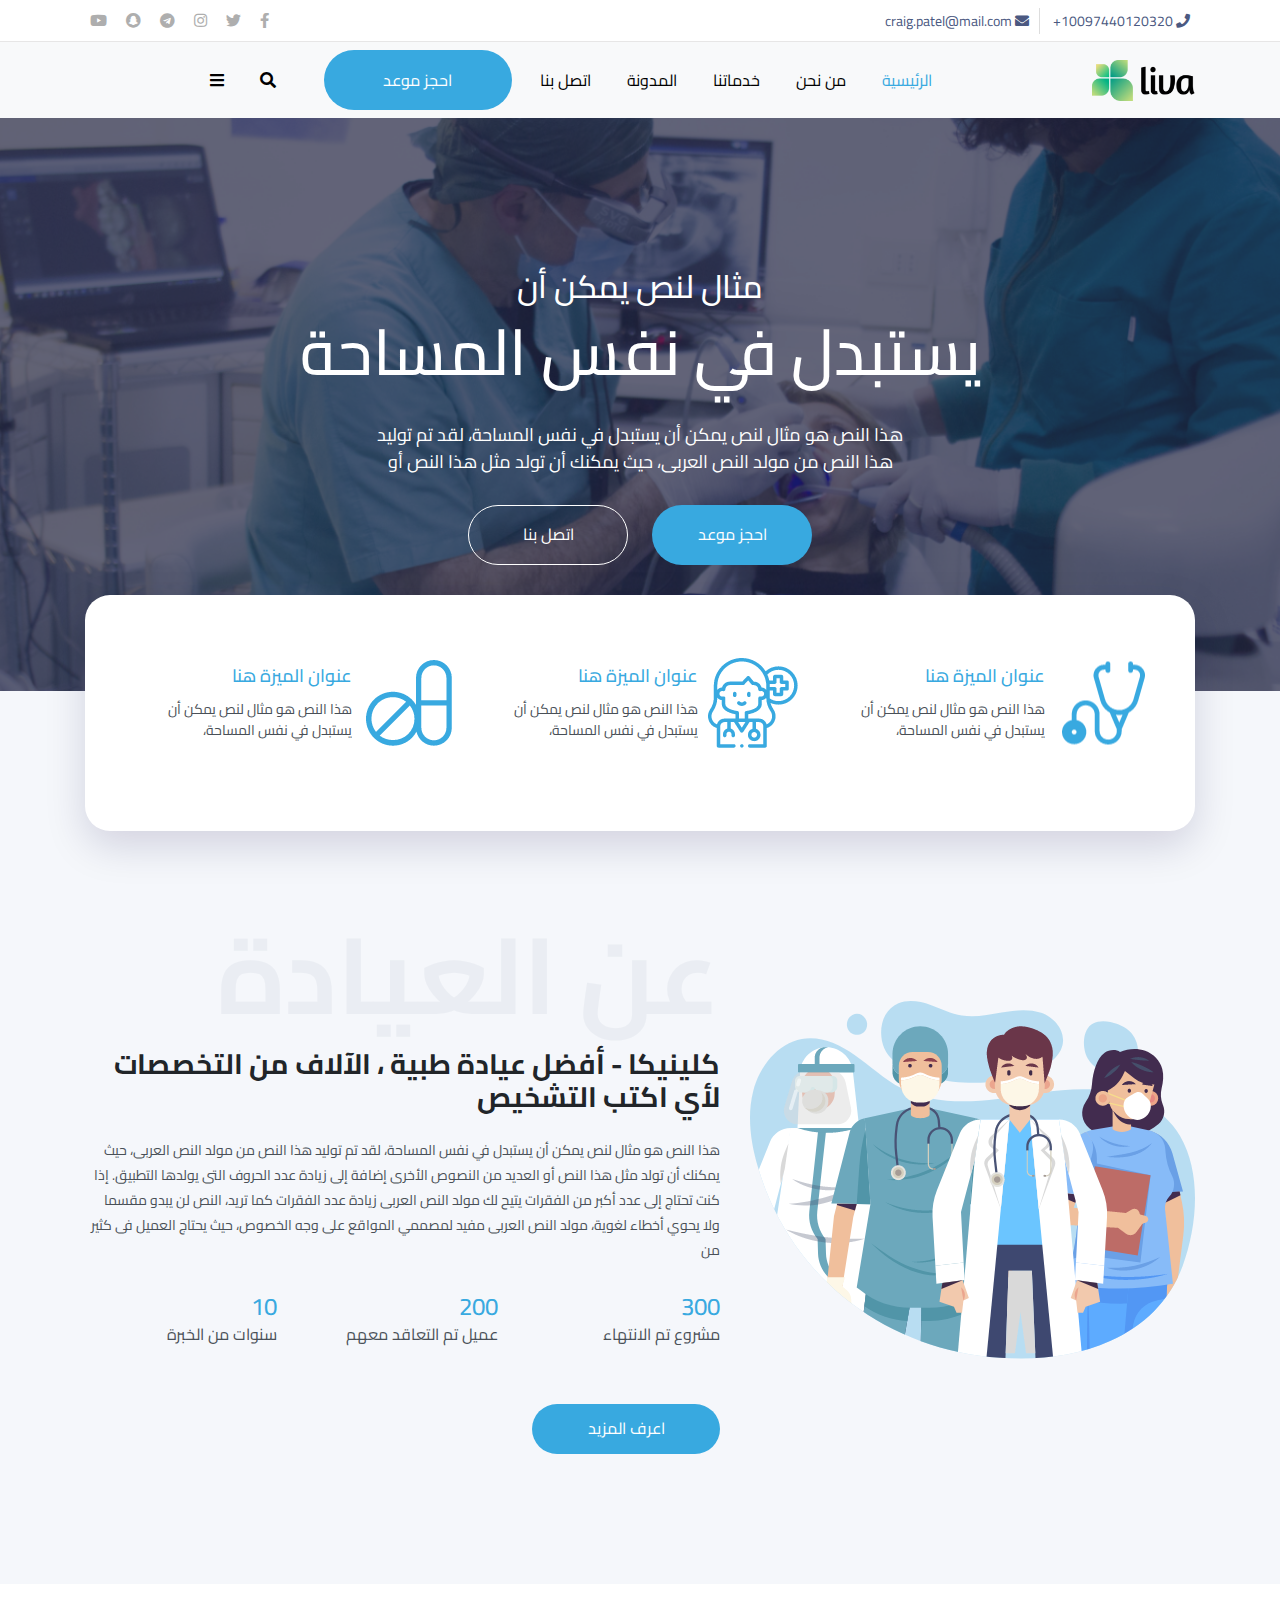
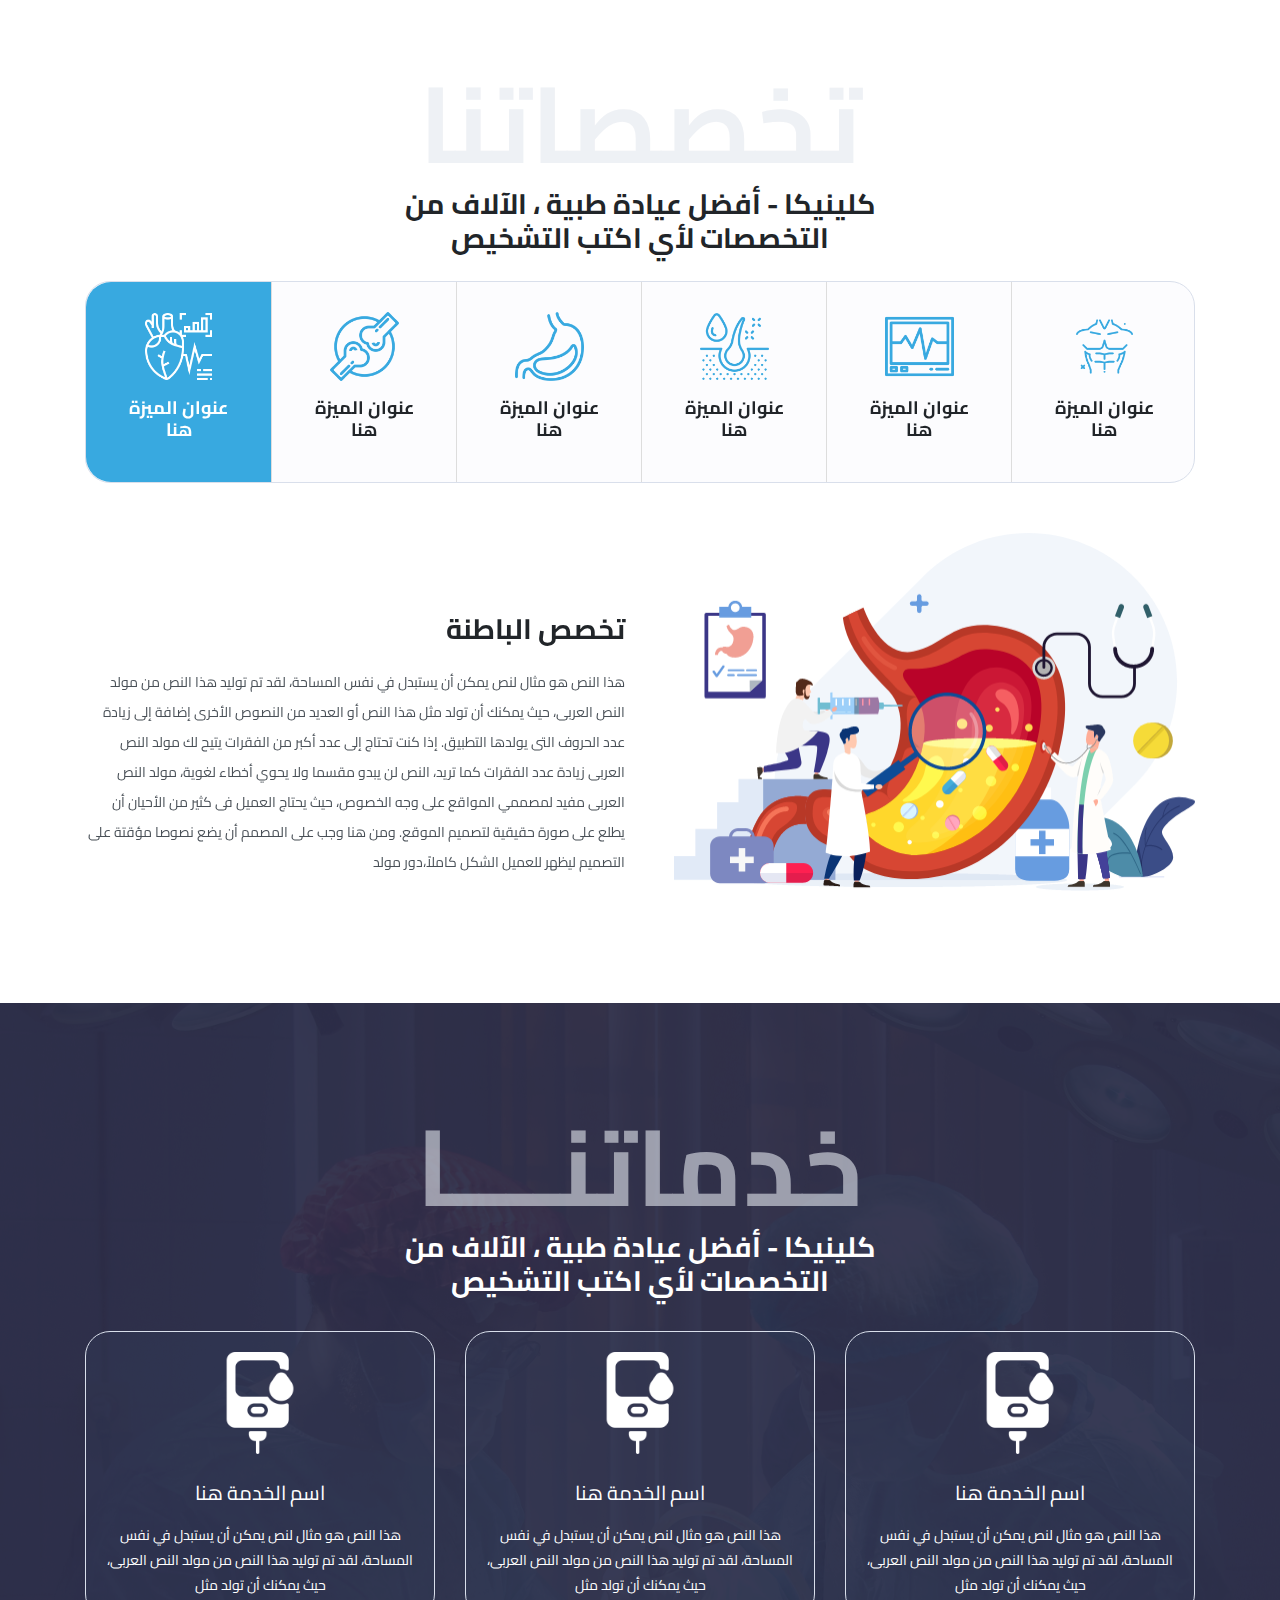
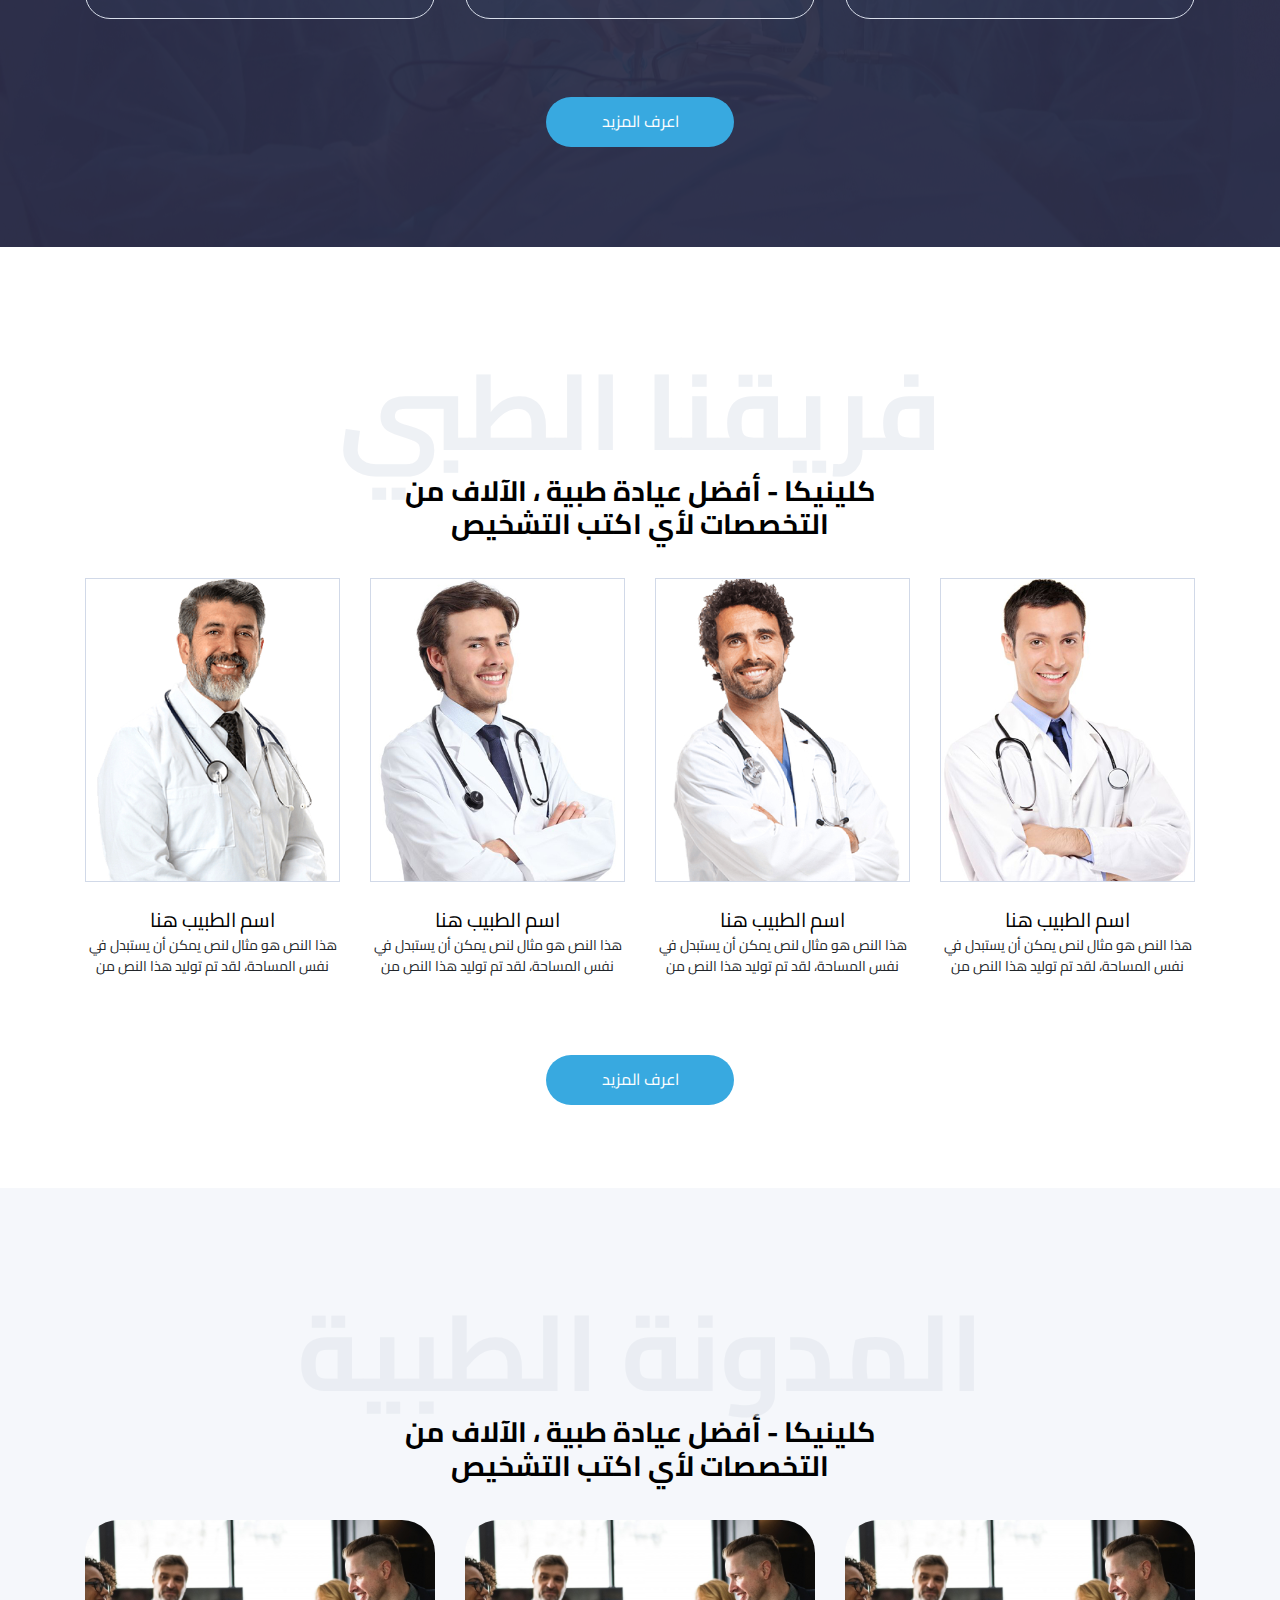
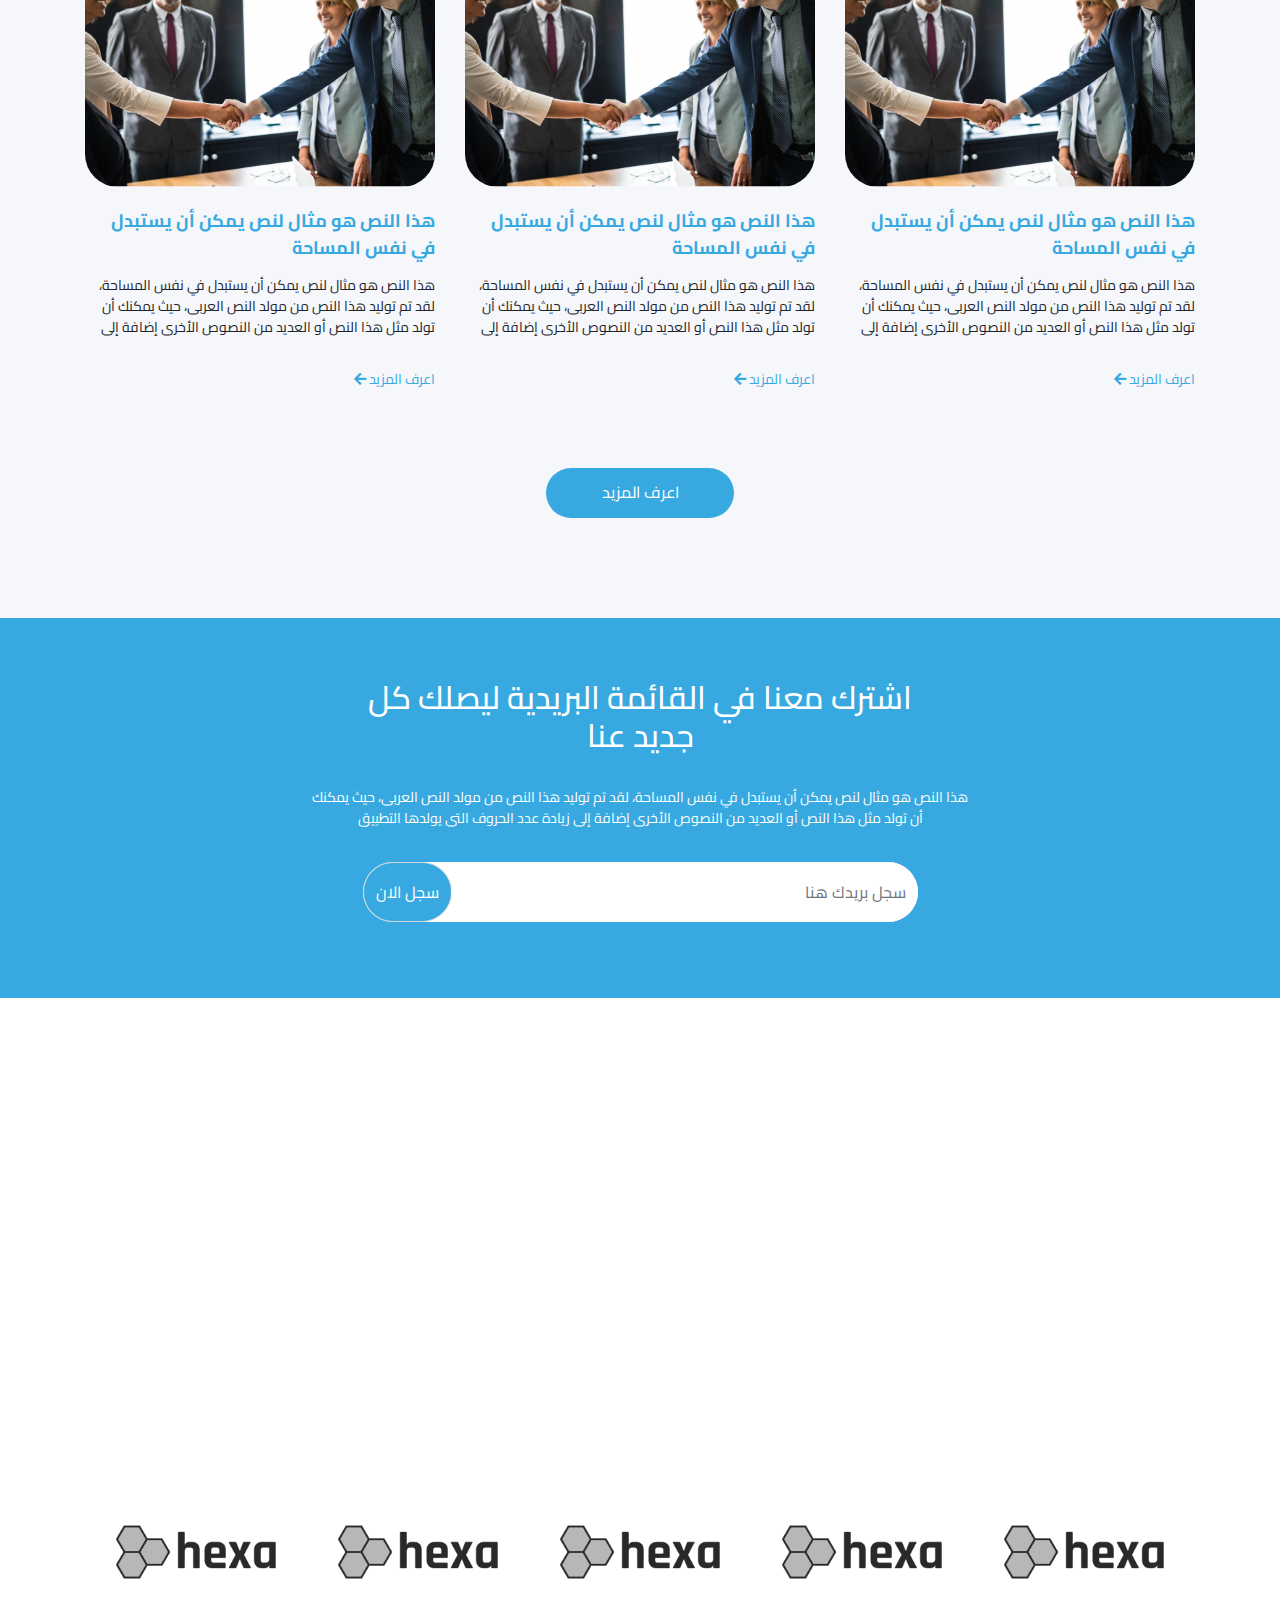
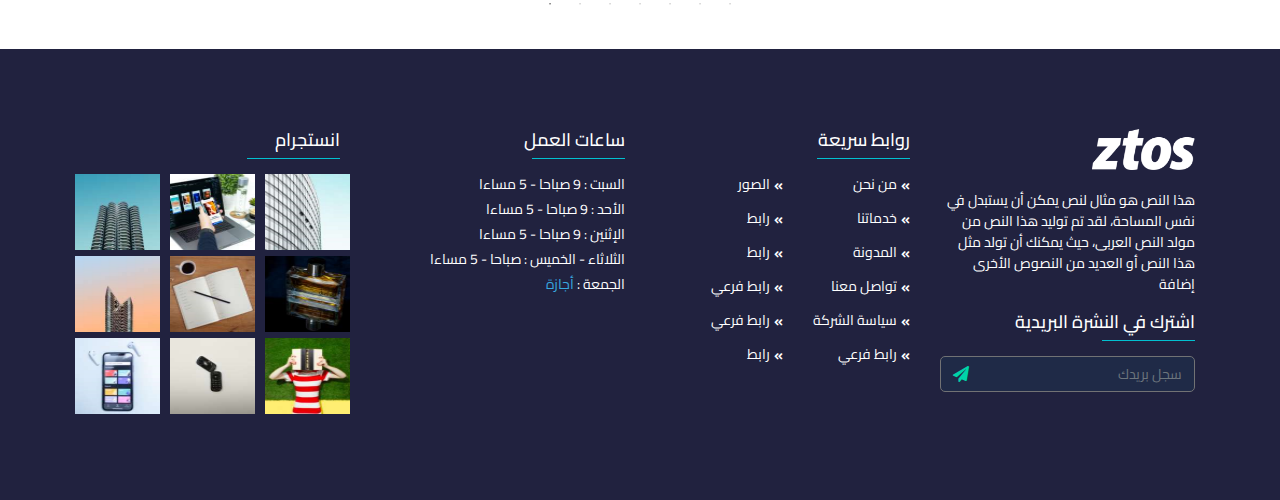
==== index.html @ c447aa21 "first" ====
<!DOCTYPE html>
<html lang="en">

<head>
  <meta charset="UTF-8">
  <meta http-equiv="X-UA-Compatible" content="IE=edge">
  <meta name="viewport" content="width=device-width, initial-scale=1.0">
  <link rel="stylesheet" href="./assets/css/bootstrap-ar.min.css">
  <link rel="stylesheet" href="./assets/css/slick.css">
  <link rel="stylesheet" href="./assets/css/slick-theme.css">
  <link rel="stylesheet" href="./assets/css/all.min.css">
  <link rel="stylesheet" href="./assets/css/style.css">
  <title>Document</title>
</head>

<body>

  <div id="mySidenav" class="sidenav">
    <a href="javascript:void(0)" class="closebtn" onclick="closeNav()">&times;</a>
    <div class="sidenav-links">
      <a href="#" class="active">التصنيف الاول</a>
      <a href="#">التصنيف الثاني</a>
      <a href="#">التصنيف الثالث</a>
      <a href="#">التصنيف الرابع</a>
    </div>
  </div>

  <!-- top header -->
  <div class="top-header">
    <div class="container">
      <div class="row">
        <div class="col-sm-12 col-md-12 col-lg-6">
          <div class="info">
            <span>
              <i class="fas fa-phone"></i>
              <span>10097440120320+</span>
            </span>
            <span class="mail-span">
              <i class="fas fa-envelope"></i>
              <span>craig.patel@mail.com</span>
            </span>
          </div>
        </div>
        <div class="col-sm-12 col-md-12 col-lg-6">
          <div class="lang-social">
            <span class="social">
              <a href=""><i class="fab fa-facebook-f"></i></a>
              <a href=""><i class="fab fa-twitter"></i></a>
              <a href=""><i class="fab fa-instagram"></i></a>
              <a href=""><i class="fab fa-telegram"></i></a>
              <a href=""><i class="fab fa-snapchat"></i></a>
              <a href=""><i class="fab fa-youtube"></i></a>
            </span>
          </div>
        </div>
      </div>
    </div>
  </div>

  <!-- navbar -->
  <nav class="navbar navbar-expand-lg navbar-light bg-light">
    <div class="container">
      <a class="navbar-brand" href="#">
        <img src="./assets/images/liva.png" alt="">
      </a>
      <button class="navbar-toggler" type="button" data-toggle="collapse" data-target="#navbarSupportedContent"
        aria-controls="navbarSupportedContent" aria-expanded="false" aria-label="Toggle navigation">
        <span class="navbar-toggler-icon"></span>
      </button>

      <div class="collapse navbar-collapse" id="navbarSupportedContent">
        <ul class="navbar-nav mx-auto">
          <li class="nav-item active">
            <a class="nav-link" href="#">الرئيسية <span class="sr-only">(current)</span></a>
          </li>
          <li class="nav-item">
            <a class="nav-link" href="#">من نحن</a>
          </li>
          <li class="nav-item">
            <a class="nav-link" href="#">خدماتنا</a>
          </li>
          <li class="nav-item">
            <a class="nav-link" href="#">المدونة</a>
          </li>
          <li class="nav-item">
            <a class="nav-link" href="#">اتصل بنا</a>
          </li>
          <li class="nav-item appointment">
            <a class="nav-link" href="#">احجز موعد</a>
          </li>
          <li class="nav-item">
            <a class="nav-link" href="#"><i class="fas fa-search"></i></a>
          </li>
          <li class="nav-item" onclick="openNav()">
            <a class="nav-link" href="#"><i class="fas fa-bars"></i></a>
          </li>
        </ul>
      </div>
    </div>
  </nav>

  <!-- header -->
  <div class="header" style="background-image: url('./assets/images/header.png');">
    <div class="container">
      <div class="header-content">
        <h5><span>مثال لنص يمكن أن</span><br />
          يستبدل في نفس المساحة
        </h5>
        <p>
          هذا النص هو مثال لنص يمكن أن يستبدل في نفس المساحة، لقد تم توليد هذا النص من مولد النص العربى، حيث يمكنك أن
          تولد مثل هذا النص أو
        </p>
        <a href="" class="btn">احجز موعد</a>
        <a href="" class="btn">اتصل بنا</a>
      </div>
    </div>
  </div>

  <div class="features">
    <div class="container">
      <div class="features-parent">
        <div class="row">
          <div class="col-sm-12 col-md-6 col-lg-4">
            <div class="card">
              <div class="card-img"><img src="./assets/images/prev-1.png" alt=""></div>
              <div class="card-body">
                <h5 class="card-title">عنوان الميزة هنا</h5>
                <p class="card-text">هذا النص هو مثال لنص يمكن أن يستبدل في نفس المساحة، </p>
              </div>
            </div>
          </div>
          <div class="col-sm-12 col-md-6 col-lg-4">
            <div class="card">
              <div class="card-img"><img src="./assets/images/prev-2.png" alt=""></div>
              <div class="card-body">
                <h5 class="card-title">عنوان الميزة هنا</h5>
                <p class="card-text">هذا النص هو مثال لنص يمكن أن يستبدل في نفس المساحة، </p>
              </div>
            </div>
          </div>
          <div class="col-sm-12 col-md-6 col-lg-4">
            <div class="card">
              <div class="card-img"><img src="./assets/images/prev-3.png" alt=""></div>
              <div class="card-body">
                <h5 class="card-title">عنوان الميزة هنا</h5>
                <p class="card-text">هذا النص هو مثال لنص يمكن أن يستبدل في نفس المساحة، </p>
              </div>
            </div>
          </div>
        </div>
      </div>
    </div>
  </div>

  <!-- about clinic -->
  <div class="about-clinic">
    <div class="container">
      <div class="row">
        <div class="col-sm-12 col-md-12 col-lg-5">
          <div class="about-img"><img src="./assets/images/about.png" alt=""></div>
        </div>
        <div class="col-sm-12 col-md-12 col-lg-7">
          <div class="about-content">
            <h6 class="head">عن العيادة</h6>
            <h5 class="about-content_h5">كلينيكا - أفضل عيادة طبية ، الآلاف من التخصصات لأي اكتب التشخيص</h5>
            <p class="about-content_p">هذا النص هو مثال لنص يمكن أن يستبدل في نفس المساحة، لقد تم توليد هذا النص من مولد
              النص العربى، حيث يمكنك
              أن تولد مثل هذا النص أو العديد من النصوص الأخرى إضافة إلى زيادة عدد الحروف التى يولدها التطبيق.
              إذا كنت تحتاج إلى عدد أكبر من الفقرات يتيح لك مولد النص العربى زيادة عدد الفقرات كما تريد، النص لن يبدو
              مقسما ولا يحوي أخطاء لغوية، مولد النص العربى مفيد لمصممي المواقع على وجه الخصوص، حيث يحتاج العميل فى كثير
              من
            </p>
            <div class="row">
              <div class="col-sm-4 col-lg-4">
                <div class="card">
                  <h5 class="card-title">300</h5>
                  <p class="card-text">مشروع تم الانتهاء</p>
                </div>
              </div>
              <div class="col-sm-4 col-lg-4">
                <div class="card">
                  <h5 class="card-title">200</h5>
                  <p class="card-text">عميل تم التعاقد معهم</p>
                </div>
              </div>
              <div class="col-sm-4 col-lg-4">
                <div class="card">
                  <h5 class="card-title">10</h5>
                  <p class="card-text">سنوات من الخبرة</p>
                </div>
              </div>
            </div>
            <a href="" class="know-more btn">اعرف المزيد</a>
          </div>
        </div>
      </div>
    </div>
  </div>

  <!-- majors -->
  <div class="majors">
    <div class="container">
      <div class="major-head">
        <h6>تخصصاتنا</h6>
        <h5>كلينيكا - أفضل عيادة طبية ، الآلاف من التخصصات لأي اكتب التشخيص </h5>
      </div>
      <div class="slider-bottom" dir="ltr">
        <div class="item-slide image-down">
          <div class="card">
            <div class="card-img"><img src="./assets/images/major-1.png" alt=""></div>
            <h5 class="card-title">عنوان الميزة هنا</h5>
          </div>
        </div>
        <div class="item-slide image-down">
          <div class="card">
            <div class="card-img"><img src="./assets/images/major-2.png" alt=""></div>
            <h5 class="card-title">عنوان الميزة هنا</h5>
          </div>
        </div>
        <div class="item-slide image-down">
          <div class="card">
            <div class="card-img"><img src="./assets/images/major-3.png" alt=""></div>
            <h5 class="card-title">عنوان الميزة هنا</h5>
          </div>
        </div>
        <div class="item-slide image-down">
          <div class="card">
            <div class="card-img"><img src="./assets/images/major-4.png" alt=""></div>
            <h5 class="card-title">عنوان الميزة هنا</h5>
          </div>
        </div>
        <div class="item-slide image-down">
          <div class="card">
            <div class="card-img"><img src="./assets/images/major-5.png" alt=""></div>
            <h5 class="card-title">عنوان الميزة هنا</h5>
          </div>
        </div>
        <div class="item-slide image-down">
          <div class="card">
            <div class="card-img"><img src="./assets/images/major-6.png" alt=""></div>
            <h5 class="card-title">عنوان الميزة هنا</h5>
          </div>
        </div>
        <div class="item-slide image-down">
          <div class="card">
            <div class="card-img"><img src="./assets/images/major-6.png" alt=""></div>
            <h5 class="card-title">عنوان الميزة هنا</h5>
          </div>
        </div>
      </div>
      <div class="slider-top" dir="ltr">
        <div class="item-slide image-top">
          <div class="row">
            <div class="col-sm-12 col-md-12 col-lg-6">
              <div class="major-img"><img src="./assets/images/major-img.png" alt=""></div>
            </div>
            <div class="col-sm-12 col-md-12 col-lg-6">
              <div class="major-content">
                <h5>تخصص الباطنة</h5>
                <p>هذا النص هو مثال لنص يمكن أن يستبدل في نفس المساحة، لقد تم توليد هذا النص من مولد النص العربى، حيث
                  يمكنك أن تولد مثل هذا النص أو العديد من النصوص الأخرى إضافة إلى زيادة عدد الحروف التى يولدها التطبيق.
                  إذا كنت تحتاج إلى عدد أكبر من الفقرات يتيح لك مولد النص العربى زيادة عدد الفقرات كما تريد، النص لن
                  يبدو مقسما ولا يحوي أخطاء لغوية، مولد النص العربى مفيد لمصممي المواقع على وجه الخصوص، حيث يحتاج العميل
                  فى كثير من الأحيان أن يطلع على صورة حقيقية لتصميم الموقع.
                  ومن هنا وجب على المصمم أن يضع نصوصا مؤقتة على التصميم ليظهر للعميل الشكل كاملاً،دور مولد </p>
              </div>
            </div>
          </div>
        </div>
        <div class="item-slide image-top">
          <div class="row">
            <div class="col-sm-12 col-md-12 col-lg-6">
              <div class="major-img"><img src="./assets/images/major-img.png" alt=""></div>
            </div>
            <div class="col-sm-12 col-md-12 col-lg-6">
              <div class="major-content">
                <h5>تخصص الانف</h5>
                <p>هذا النص هو مثال لنص يمكن أن يستبدل في نفس المساحة، لقد تم توليد هذا النص من مولد النص العربى، حيث
                  يمكنك أن تولد مثل هذا النص أو العديد من النصوص الأخرى إضافة إلى زيادة عدد الحروف التى يولدها التطبيق.
                  إذا كنت تحتاج إلى عدد أكبر من الفقرات يتيح لك مولد النص العربى زيادة عدد الفقرات كما تريد، النص لن
                  يبدو مقسما ولا يحوي أخطاء لغوية، مولد النص العربى مفيد لمصممي المواقع على وجه الخصوص، حيث يحتاج العميل
                  فى كثير من الأحيان أن يطلع على صورة حقيقية لتصميم الموقع.
                  ومن هنا وجب على المصمم أن يضع نصوصا مؤقتة على التصميم ليظهر للعميل الشكل كاملاً،دور مولد </p>
              </div>
            </div>
          </div>
        </div>
        <div class="item-slide image-top">
          <div class="row">
            <div class="col-sm-12 col-md-12 col-lg-6">
              <div class="major-img"><img src="./assets/images/major-img.png" alt=""></div>
            </div>
            <div class="col-sm-12 col-md-12 col-lg-6">
              <div class="major-content">
                <h5>تخصص الارجل</h5>
                <p>هذا النص هو مثال لنص يمكن أن يستبدل في نفس المساحة، لقد تم توليد هذا النص من مولد النص العربى، حيث
                  يمكنك أن تولد مثل هذا النص أو العديد من النصوص الأخرى إضافة إلى زيادة عدد الحروف التى يولدها التطبيق.
                  إذا كنت تحتاج إلى عدد أكبر من الفقرات يتيح لك مولد النص العربى زيادة عدد الفقرات كما تريد، النص لن
                  يبدو مقسما ولا يحوي أخطاء لغوية، مولد النص العربى مفيد لمصممي المواقع على وجه الخصوص، حيث يحتاج العميل
                  فى كثير من الأحيان أن يطلع على صورة حقيقية لتصميم الموقع.
                  ومن هنا وجب على المصمم أن يضع نصوصا مؤقتة على التصميم ليظهر للعميل الشكل كاملاً،دور مولد </p>
              </div>
            </div>
          </div>
        </div>
        <div class="item-slide image-top">
          <div class="row">
            <div class="col-sm-12 col-md-12 col-lg-6">
              <div class="major-img"><img src="./assets/images/major-img.png" alt=""></div>
            </div>
            <div class="col-sm-12 col-md-12 col-lg-6">
              <div class="major-content">
                <h5>تخصص العظام</h5>
                <p>هذا النص هو مثال لنص يمكن أن يستبدل في نفس المساحة، لقد تم توليد هذا النص من مولد النص العربى، حيث
                  يمكنك أن تولد مثل هذا النص أو العديد من النصوص الأخرى إضافة إلى زيادة عدد الحروف التى يولدها التطبيق.
                  إذا كنت تحتاج إلى عدد أكبر من الفقرات يتيح لك مولد النص العربى زيادة عدد الفقرات كما تريد، النص لن
                  يبدو مقسما ولا يحوي أخطاء لغوية، مولد النص العربى مفيد لمصممي المواقع على وجه الخصوص، حيث يحتاج العميل
                  فى كثير من الأحيان أن يطلع على صورة حقيقية لتصميم الموقع.
                  ومن هنا وجب على المصمم أن يضع نصوصا مؤقتة على التصميم ليظهر للعميل الشكل كاملاً،دور مولد </p>
              </div>
            </div>
          </div>
        </div>
        <div class="item-slide image-top">
          <div class="row">
            <div class="col-sm-12 col-md-12 col-lg-6">
              <div class="major-img"><img src="./assets/images/major-img.png" alt=""></div>
            </div>
            <div class="col-sm-12 col-md-12 col-lg-6">
              <div class="major-content">
                <h5>تخصص الباطنة</h5>
                <p>هذا النص هو مثال لنص يمكن أن يستبدل في نفس المساحة، لقد تم توليد هذا النص من مولد النص العربى، حيث
                  يمكنك أن تولد مثل هذا النص أو العديد من النصوص الأخرى إضافة إلى زيادة عدد الحروف التى يولدها التطبيق.
                  إذا كنت تحتاج إلى عدد أكبر من الفقرات يتيح لك مولد النص العربى زيادة عدد الفقرات كما تريد، النص لن
                  يبدو مقسما ولا يحوي أخطاء لغوية، مولد النص العربى مفيد لمصممي المواقع على وجه الخصوص، حيث يحتاج العميل
                  فى كثير من الأحيان أن يطلع على صورة حقيقية لتصميم الموقع.
                  ومن هنا وجب على المصمم أن يضع نصوصا مؤقتة على التصميم ليظهر للعميل الشكل كاملاً،دور مولد </p>
              </div>
            </div>
          </div>
        </div>
        <div class="item-slide image-top">
          <div class="row">
            <div class="col-sm-12 col-md-12 col-lg-6">
              <div class="major-img"><img src="./assets/images/major-img.png" alt=""></div>
            </div>
            <div class="col-sm-12 col-md-12 col-lg-6">
              <div class="major-content">
                <h5>تخصص الباطنة</h5>
                <p>هذا النص هو مثال لنص يمكن أن يستبدل في نفس المساحة، لقد تم توليد هذا النص من مولد النص العربى، حيث
                  يمكنك أن تولد مثل هذا النص أو العديد من النصوص الأخرى إضافة إلى زيادة عدد الحروف التى يولدها التطبيق.
                  إذا كنت تحتاج إلى عدد أكبر من الفقرات يتيح لك مولد النص العربى زيادة عدد الفقرات كما تريد، النص لن
                  يبدو مقسما ولا يحوي أخطاء لغوية، مولد النص العربى مفيد لمصممي المواقع على وجه الخصوص، حيث يحتاج العميل
                  فى كثير من الأحيان أن يطلع على صورة حقيقية لتصميم الموقع.
                  ومن هنا وجب على المصمم أن يضع نصوصا مؤقتة على التصميم ليظهر للعميل الشكل كاملاً،دور مولد </p>
              </div>
            </div>
          </div>
        </div>
        <div class="item-slide image-top">
          <div class="row">
            <div class="col-sm-12 col-md-12 col-lg-6">
              <div class="major-img"><img src="./assets/images/major-img.png" alt=""></div>
            </div>
            <div class="col-sm-12 col-md-12 col-lg-6">
              <div class="major-content">
                <h5>تخصص الباطنة</h5>
                <p>هذا النص هو مثال لنص يمكن أن يستبدل في نفس المساحة، لقد تم توليد هذا النص من مولد النص العربى، حيث
                  يمكنك أن تولد مثل هذا النص أو العديد من النصوص الأخرى إضافة إلى زيادة عدد الحروف التى يولدها التطبيق.
                  إذا كنت تحتاج إلى عدد أكبر من الفقرات يتيح لك مولد النص العربى زيادة عدد الفقرات كما تريد، النص لن
                  يبدو مقسما ولا يحوي أخطاء لغوية، مولد النص العربى مفيد لمصممي المواقع على وجه الخصوص، حيث يحتاج العميل
                  فى كثير من الأحيان أن يطلع على صورة حقيقية لتصميم الموقع.
                  ومن هنا وجب على المصمم أن يضع نصوصا مؤقتة على التصميم ليظهر للعميل الشكل كاملاً،دور مولد </p>
              </div>
            </div>
          </div>
        </div>
      </div>
    </div>
  </div>

  <!-- services -->
  <div class="our-services" style="background-image: url('./assets/images/serv-image.png');">
    <div class="container">
      <div class="our-serv-header">
        <h6>خدماتنــــا</h6>
        <h5>كلينيكا - أفضل عيادة طبية ، الآلاف من التخصصات لأي اكتب التشخيص</h5>
      </div>
      <div class="serv-cards">
        <div class="row">
          <div class="col-sm-12 col-md-6 col-lg-4">
            <div class="card">
              <div class="card-img"><img src="./assets/images/drop-counter.png" alt=""></div>
              <a href="" class="card-title">اسم الخدمة هنا</a>
              <p class="card-text">هذا النص هو مثال لنص يمكن أن يستبدل في نفس المساحة، لقد تم توليد هذا النص من مولد
                النص العربى، حيث يمكنك أن تولد مثل </p>
            </div>
          </div>
          <div class="col-sm-12 col-md-6 col-lg-4">
            <div class="card">
              <div class="card-img"><img src="./assets/images/drop-counter.png" alt=""></div>
              <a href="" class="card-title">اسم الخدمة هنا</a>
              <p class="card-text">هذا النص هو مثال لنص يمكن أن يستبدل في نفس المساحة، لقد تم توليد هذا النص من مولد
                النص العربى، حيث يمكنك أن تولد مثل </p>
            </div>
          </div>
          <div class="col-sm-12 col-md-6 col-lg-4">
            <div class="card">
              <div class="card-img"><img src="./assets/images/drop-counter.png" alt=""></div>
              <a href="" class="card-title">اسم الخدمة هنا</a>
              <p class="card-text">هذا النص هو مثال لنص يمكن أن يستبدل في نفس المساحة، لقد تم توليد هذا النص من مولد
                النص العربى، حيث يمكنك أن تولد مثل </p>
            </div>
          </div>
          <div class="col-sm-12 col-md-12 col-lg-12">
            <div class="btn-more">
              <a href="" class="btn">اعرف المزيد</a>
            </div>
          </div>
        </div>
      </div>
    </div>
  </div>

  <!-- our clinick team -->
  <div class="clinic-team">
    <div class="container">
      <div class="clinic-header">
        <h6>فريقنا الطبي</h6>
        <h5>كلينيكا - أفضل عيادة طبية ، الآلاف من التخصصات لأي اكتب التشخيص</h5>
      </div>
      <div class="clinic-cards">
        <div class="row">
          <div class="col-sm-12 col-md-6 col-lg-3">
            <div class="team-card">
              <div class="card-img"><img src="./assets/images/team-1.png" alt=""></div>
              <a href="" class="card-title">اسم الطبيب هنا</a>
              <p class="card-text">هذا النص هو مثال لنص يمكن أن يستبدل في نفس المساحة، لقد تم توليد هذا النص من </p>
            </div>
          </div>
          <div class="col-sm-12 col-md-6 col-lg-3">
            <div class="team-card">
              <div class="card-img"><img src="./assets/images/team-2.png" alt=""></div>
              <a href="" class="card-title">اسم الطبيب هنا</a>
              <p class="card-text">هذا النص هو مثال لنص يمكن أن يستبدل في نفس المساحة، لقد تم توليد هذا النص من </p>
            </div>
          </div>
          <div class="col-sm-12 col-md-6 col-lg-3">
            <div class="team-card">
              <div class="card-img"><img src="./assets/images/team-3.png" alt=""></div>
              <a href="" class="card-title">اسم الطبيب هنا</a>
              <p class="card-text">هذا النص هو مثال لنص يمكن أن يستبدل في نفس المساحة، لقد تم توليد هذا النص من </p>
            </div>
          </div>
          <div class="col-sm-12 col-md-6 col-lg-3">
            <div class="team-card">
              <div class="card-img"><img src="./assets/images/team-4.png" alt=""></div>
              <a href="" class="card-title">اسم الطبيب هنا</a>
              <p class="card-text">هذا النص هو مثال لنص يمكن أن يستبدل في نفس المساحة، لقد تم توليد هذا النص من </p>
            </div>
          </div>
          <div class="col-sm-12 col-md-12 col-lg-12">
            <div class="btn-more">
              <a href="" class="btn">اعرف المزيد</a>
            </div>
          </div>
        </div>
      </div>
    </div>
  </div>

  <!-- blogs -->
  <div class="blogs">
    <div class="container">
      <div class="blog-header">
        <h6>المدونة الطبية</h6>
        <h5>كلينيكا - أفضل عيادة طبية ، الآلاف من التخصصات لأي اكتب التشخيص</h5>
      </div>
      <div class="blogs-cards">
        <div class="row">
          <div class="col-sm-12 col-md-6 col-lg-4">
            <div class="blog-card">
              <div class="card-img"><img src="./assets/images/blog.png" alt=""></div>
              <a href="" class="card-title">هذا النص هو مثال لنص يمكن أن يستبدل في نفس المساحة</a>
              <p class="card-text">هذا النص هو مثال لنص يمكن أن يستبدل في نفس المساحة، لقد تم توليد هذا النص من مولد
                النص
                العربى، حيث يمكنك أن تولد مثل هذا النص أو العديد من النصوص الأخرى إضافة إلى
              </p>
              <a href="" class="card-link">
                اعرف المزيد
                <i class="fas fa-arrow-left"></i>
              </a>
            </div>
          </div>
          <div class="col-sm-12 col-md-6 col-lg-4">
            <div class="blog-card">
              <div class="card-img"><img src="./assets/images/blog.png" alt=""></div>
              <a href="" class="card-title">هذا النص هو مثال لنص يمكن أن يستبدل في نفس المساحة</a>
              <p class="card-text">هذا النص هو مثال لنص يمكن أن يستبدل في نفس المساحة، لقد تم توليد هذا النص من مولد
                النص
                العربى، حيث يمكنك أن تولد مثل هذا النص أو العديد من النصوص الأخرى إضافة إلى
              </p>
              <a href="" class="card-link">
                اعرف المزيد
                <i class="fas fa-arrow-left"></i>
              </a>
            </div>
          </div>
          <div class="col-sm-12 col-md-6 col-lg-4">
            <div class="blog-card">
              <div class="card-img"><img src="./assets/images/blog.png" alt=""></div>
              <a href="" class="card-title">هذا النص هو مثال لنص يمكن أن يستبدل في نفس المساحة</a>
              <p class="card-text">هذا النص هو مثال لنص يمكن أن يستبدل في نفس المساحة، لقد تم توليد هذا النص من مولد
                النص
                العربى، حيث يمكنك أن تولد مثل هذا النص أو العديد من النصوص الأخرى إضافة إلى
              </p>
              <a href="" class="card-link">
                اعرف المزيد
                <i class="fas fa-arrow-left"></i>
              </a>
            </div>
          </div>
          <div class="col-sm-12 col-md-12 col-lg-12">
            <div class="btn-more">
              <a href="" class="btn">اعرف المزيد</a>
            </div>
          </div>
        </div>
      </div>
    </div>
  </div>

  <div class="subscripe">
    <div class="container">
      <h5>اشترك معنا في القائمة البريدية
        ليصلك كل جديد عنا
      </h5>
      <p>هذا النص هو مثال لنص يمكن أن يستبدل في نفس المساحة، لقد تم توليد هذا النص من مولد النص العربى، حيث يمكنك أن
        تولد مثل هذا النص أو العديد من النصوص الأخرى إضافة إلى زيادة عدد الحروف التى يولدها التطبيق
      </p>
      <div class="input-group mb-3">
        <input type="text" class="form-control" placeholder="سجل بريدك هنا" aria-label="Recipient's username"
          aria-describedby="basic-addon2">
        <div class="input-group-append">
          <button class="input-group-text" id="basic-addon2">سجل الان</button>
        </div>
      </div>
    </div>
  </div>

  <div class="map-iframe">
    <iframe
      src="https://www.google.com/maps/embed?pb=!1m14!1m12!1m3!1d14196.543698748299!2d31.182491950000003!3d27.183464400000002!2m3!1f0!2f0!3f0!3m2!1i1024!2i768!4f13.1!5e0!3m2!1sen!2seg!4v1611848070378!5m2!1sen!2seg"
      width="100%" height="450" frameborder="0" style="border:0;" allowfullscreen="" aria-hidden="false"
      tabindex="0"></iframe>
  </div>

  <div class="compines">
    <div class="container">
      <div class="companies-slider" dir="ltr">
        <div class="slider-item">
          <img src="./assets/images/hexa.png" alt="">
        </div>
        <div class="slider-item">
          <img src="./assets/images/hexa.png" alt="">
        </div>
        <div class="slider-item">
          <img src="./assets/images/hexa.png" alt="">
        </div>
        <div class="slider-item">
          <img src="./assets/images/hexa.png" alt="">
        </div>
        <div class="slider-item">
          <img src="./assets/images/hexa.png" alt="">
        </div>
        <div class="slider-item">
          <img src="./assets/images/hexa.png" alt="">
        </div>
        <div class="slider-item">
          <img src="./assets/images/hexa.png" alt="">
        </div>
      </div>
    </div>
  </div>

  <footer>
    <div class="container">
      <div class="row">
        <div class="col-sm-12 col-md-6 col-lg-3">
          <div class="footer-logo" data-aos="fade-up" data-aos-duration="1000">
            <img src="./assets/images/ztos.png" alt="">
            <p>
              هذا النص هو مثال لنص يمكن أن يستبدل في نفس المساحة، لقد تم توليد هذا النص من مولد النص العربى، حيث يمكنك
              أن تولد مثل هذا النص أو العديد من النصوص الأخرى إضافة
            </p>
            <h5 class="footer-header">اشترك في النشرة البريدية</h5>
            <div class="input-group mb-3">
              <input type="text" class="form-control" placeholder="سجل بريدك" aria-label="Recipient's username"
                aria-describedby="basic-addon2">
              <div class="input-group-append">
                <span class="input-group-text" id="basic-addon2"><i class="fas fa-paper-plane"></i></span>
              </div>
            </div>
          </div>
        </div>
        <div class="col-sm-12 col-md-6 col-lg-3">
          <div class="footer-links" data-aos="fade-up" data-aos-duration="1000">
            <h5 class="footer-header">روابط سريعة</h5>
            <ul class="list-unstyled">
              <li><a href="">من نحن</a></li>
              <li><a href="">الصور</a></li>
              <li><a href="">خدماتنا</a></li>
              <li><a href="">رابط</a></li>
              <li><a href="">المدونة</a></li>
              <li><a href="">رابط</a></li>
              <li><a href="">تواصل معنا</a></li>
              <li><a href="">رابط فرعي</a></li>
              <li><a href="">سياسة الشركة</a></li>
              <li><a href="">رابط فرعي</a></li>
              <li><a href="">رابط فرعي</a></li>
              <li><a href="">رابط</a></li>
            </ul>
          </div>

        </div>
        <div class="col-sm-12 col-md-6 col-lg-3">
          <div class="work-hour" data-aos="fade-up" data-aos-duration="1000">
            <h5 class="footer-header">ساعات العمل</h5>
            <div class="time">
              <p>السبت : 9 صباحا - 5 مساءا</p>
              <p>الأحد : 9 صباحا - 5 مساءا</p>
              <p>الإثنين : 9 صباحا - 5 مساءا</p>
              <p>الثلاثاء - الخميس : صباحا - 5 مساءا</p>
              <p>الجمعة : <span class="holi-day">أجازة</span></p>
            </div>
          </div>
        </div>
        <div class="col-12 col-md-6 col-lg-3">
          <div class="instagram-pic" data-aos="fade-up" data-aos-duration="1000">
            <h5 class="footer-header">انستجرام</h5>
            <div class="row">
              <div class="col-2 col-md-4 col-lg-4">
                <img src="./assets/images/insta-1.png" alt="">
              </div>
              <div class="col-2 col-md-4 col-lg-4">
                <img src="./assets/images/insta-2.png" alt="">
              </div>
              <div class="col-2 col-md-4 col-lg-4">
                <img src="./assets/images/insta-3.png" alt="">
              </div>
              <div class="col-2 col-md-4 col-lg-4">
                <img src="./assets/images/insta-4.png" alt="">
              </div>
              <div class="col-2 col-md-4 col-lg-4">
                <img src="./assets/images/insta-5.png" alt="">
              </div>
              <div class="col-2 col-md-4 col-lg-4">
                <img src="./assets/images/insta-6.png" alt="">
              </div>
              <div class="col-2 col-md-4 col-lg-4">
                <img src="./assets/images/insta-7.png" alt="">
              </div>
              <div class="col-2 col-md-4 col-lg-4">
                <img src="./assets/images/insta-8.png" alt="">
              </div>
              <div class="col-2 col-md-4 col-lg-4">
                <img src="./assets/images/insta-9.png" alt="">
              </div>
            </div>
          </div>
        </div>
      </div>
    </div>
  </footer>

  <script src="./assets/js/jquery-3.3.1.min.js"></script>
  <script src="./assets/js/popper.min.js"></script>
  <script src="./assets/js/bootstrap.min.js"></script>
  <script src="./assets/js/slick.min.js"></script>
  <script src="./assets/js/main.js"></script>
</body>

</html>
---- assets/css/style.css ----
@charset "UTF-8";
@import url("https://fonts.googleapis.com/css2?family=Cairo&display=swap");
input:focus,
select:focus,
textarea:focus {
  outline: 0 !important;
}

@font-face {
  font-family: Neo_Sans;
  src: url("../fonts/Neo Sans Arabic Regular.ttf");
}
body {
  direction: rtl;
  font-family: "Cairo", sans-serif;
}

.clear {
  clear: both;
}

img {
  max-width: 100%;
  width: 100%;
}

.slider-item:focus {
  outline: 0 !important;
}

.btn:focus {
  outline: 0;
  box-shadow: none !important;
}

.pagination-parent {
  position: relative;
  margin-top: 50px;
}

.pagination {
  position: absolute;
  width: 100%;
  overflow: auto;
}
.pagination .page-item .page-link {
  border: 0;
  background-color: #f7f7f7;
  color: #000;
  font-size: 14px;
  margin: 5px;
  border-radius: 50%;
}
.pagination .page-item .active {
  background-color: #38a9e0;
  color: #fff;
}

.top-header {
  border-bottom: 1px solid #9493933a;
}
.top-header .info {
  line-height: 30px;
  padding: 5px;
}
.top-header .info span {
  margin-left: 5px;
  font-size: 14px;
  color: #4b5981;
}
.top-header .info span i {
  color: #4b5981;
}
.top-header .info .mail-span {
  border-right: 1px solid #ddd;
  padding-right: 10px;
  color: #4b5981;
}
.top-header .lang-social {
  line-height: 30px;
  padding: 5px;
  text-align: left;
}
.top-header .lang-social .social {
  padding-right: 10px;
}
.top-header .lang-social .social a i {
  color: #aeaeae;
  margin-right: 15px;
  font-size: 15px;
}
.top-header .lang-social .social a i:hover {
  color: #38a9e0;
}

.navbar .navbar-brand img {
  width: 103px;
  max-height: 42px;
}
.navbar .navbar-nav .nav-item {
  margin-right: 20px;
}
.navbar .navbar-nav .nav-item .nav-link {
  color: #000;
  height: 60px;
  line-height: 45px;
}
.navbar .navbar-nav .nav-item .nav-link:hover {
  color: #38a9e0;
}
.navbar .navbar-nav .active .nav-link {
  color: #38a9e0;
}
.navbar .navbar-nav .appointment {
  width: 188px;
  background-color: #38a9e0;
  text-align: center;
  border-radius: 30px;
  margin-left: 20px;
}
.navbar .navbar-nav .appointment .nav-link {
  color: #fff;
}
.navbar .navbar-nav .appointment .nav-link:hover {
  color: #fff;
}

.sidenav {
  height: 100%;
  width: 200px;
  position: fixed;
  z-index: 1;
  top: 0;
  right: -250px;
  background-color: #38a9e0;
  overflow-x: hidden;
  padding-top: 60px;
  transition: 0.5s;
}
.sidenav .sidenav-links {
  margin-top: 40px;
}
.sidenav a {
  padding-top: 10px;
  padding-bottom: 10px;
  text-decoration: none;
  font-size: 18px;
  border-bottom: 1px solid rgba(116, 114, 114, 0.1);
  text-align: center;
  color: #fff;
  display: block;
  transition: 0.3s;
}
.sidenav a:hover {
  color: #f1f1f1;
}
.sidenav a:hover {
  background-color: #38a9e0;
}
.sidenav .active {
  background-color: #38a9e0;
}
.sidenav .closebtn {
  position: absolute;
  border: 0;
  top: 0;
  right: 25px;
  font-size: 36px;
  margin-left: 50px;
}
.sidenav .closebtn:hover {
  background-color: transparent;
}

.header {
  position: relative;
  padding-top: 119px;
  padding-bottom: 120px;
}
.header::before {
  position: absolute;
  top: 0;
  right: 0;
  left: 0;
  bottom: 0;
  width: 100%;
  height: 100%;
  content: "";
  background-color: rgba(33, 34, 63, 0.7);
}
.header .header-content {
  text-align: center;
  color: #fff;
  position: relative;
  z-index: 2;
}
.header .header-content h5 {
  font-size: 64px;
}
.header .header-content h5 span {
  font-size: 32px;
}
.header .header-content p {
  font-size: 18px;
  width: 50%;
  margin: auto;
  margin-top: 30px;
  margin-bottom: 20px;
}
.header .header-content .btn {
  width: 160px;
  height: 60px;
  background-color: #38a9e0;
  color: #fff;
  line-height: 45px;
  margin: 10px;
  border-radius: 30px;
}
.header .header-content .btn:last-child {
  background-color: transparent;
  border: 1px solid #fff;
}
.header .header-content .btn:hover {
  background-color: #fff;
  color: #38a9e0;
}

.features {
  margin-top: -100px;
}
.features .features-parent {
  background-color: #fff;
  box-shadow: 0 15px 40px rgba(11, 9, 64, 0.15);
  padding: 50px;
  border-radius: 25px;
  position: relative;
  z-index: 9;
}
.features .features-parent .card {
  border: 0;
  border-left: 1px solid #eee;
  border-radius: 0;
  margin-bottom: 20px;
}
.features .features-parent .card .card-img {
  position: absolute;
  top: 50%;
  right: 0;
  transform: translate(0, -50%);
}
.features .features-parent .card .card-img img {
  width: auto;
  height: auto;
}
.features .features-parent .card .card-body {
  padding-right: 100px;
}
.features .features-parent .card .card-body .card-title {
  font-size: 18px;
  color: #38a9e0;
  margin: 0;
}
.features .features-parent .card .card-body .card-text {
  margin: 0;
  color: #495057;
  font-size: 14px;
  margin-top: 13px;
  overflow: hidden;
  display: -webkit-box;
  text-overflow: ellipsis;
  -webkit-line-clamp: 2;
  -webkit-box-orient: vertical;
}
.features .features-parent .card:last-child {
  border-left: 0;
}

.about-clinic {
  background-color: #f5f7fb;
  padding-top: 220px;
  padding-bottom: 130px;
  margin-top: -140px;
  position: relative;
}
.about-clinic .about-img {
  margin-top: 90px;
}
.about-clinic .about-img img {
  max-height: 358px;
  max-width: 445px;
}
.about-clinic .about-content .head {
  font-size: 107px;
  opacity: 0.6;
  font-weight: bold;
  color: #E4E8EF;
}
.about-clinic .about-content .about-content_h5 {
  font-size: 28px;
  font-weight: bold;
  margin-bottom: 23px;
}
.about-clinic .about-content .about-content_p {
  font-size: 14px;
  color: #495057;
  line-height: 25px;
  margin-bottom: 30px;
}
.about-clinic .about-content .card {
  background-color: transparent;
  border: 0;
  margin-bottom: 20px;
}
.about-clinic .about-content .card .card-title, .about-clinic .about-content .card .card-text {
  margin: 0;
}
.about-clinic .about-content .card .card-title {
  color: #38a9e0;
  font-size: 24px;
}
.about-clinic .about-content .card .card-text {
  font-size: 16px;
  color: #495057;
}
.about-clinic .about-content .btn {
  background-color: #38a9e0;
  color: #fff;
  width: 188px;
  border-radius: 30px;
  height: 50px;
  line-height: 35px;
  margin-top: 38px;
}
.about-clinic .about-content .btn:hover {
  background-color: #fff;
  color: #38a9e0;
}

.majors {
  margin-top: 76px;
}
.majors .major-head {
  text-align: center;
  margin-bottom: 26px;
}
.majors .major-head h6 {
  font-size: 107px;
  opacity: 0.6;
  font-weight: bold;
  color: #E4E8EF;
  margin: 0;
}
.majors .major-head h5 {
  font-size: 28px;
  font-weight: bold;
  margin-bottom: 23px;
  width: 50%;
  margin: 0;
  margin: auto;
}
.majors .slider-bottom {
  background-color: #FCFCFE;
  border-radius: 25px;
  border: 1px solid #D9DFEB;
}
.majors .slider-bottom .item-slide:focus {
  outline: 0 !important;
}
.majors .slider-bottom .item-slide .card {
  padding: 30px;
  border-radius: 25px;
  text-align: center;
  border: 0;
  background-color: transparent;
  border-left: 1px solid #DDD;
  border-radius: 0;
}
.majors .slider-bottom .item-slide .card img {
  width: auto;
  height: auto;
  margin: auto;
}
.majors .slider-bottom .item-slide .card .card-title {
  font-size: 18px;
  font-weight: bold;
  margin-top: 16px;
}
.majors .slider-bottom .slick-current {
  background-color: #38a9e0;
  border-left: 0 !important;
  border-top-left-radius: 25px !important;
  border-bottom-left-radius: 25px !important;
}
.majors .slider-bottom .slick-current img {
  filter: brightness(0) invert(1);
}
.majors .slider-bottom .slick-current .card {
  border-left: 0 !important;
}
.majors .slider-bottom .slick-current .card-title {
  color: #fff;
}
.majors .slider-top {
  margin-top: 50px;
}
.majors .slider-top .item-slide {
  direction: rtl;
}
.majors .slider-top .item-slide .major-img img {
  max-height: 358px;
  max-width: 521px;
}
.majors .slider-top .item-slide .major-content {
  margin-top: 80px;
}
.majors .slider-top .item-slide .major-content h5 {
  font-size: 28px;
  font-weight: bold;
  margin-bottom: 20px;
}
.majors .slider-top .item-slide .major-content p {
  font-size: 14px;
  color: #495057;
  line-height: 30px;
}

.our-services {
  background-position: center;
  background-size: cover;
  padding-top: 100px;
  padding-bottom: 100px;
  position: relative;
  margin-top: 110px;
}
.our-services::before {
  position: absolute;
  top: 0;
  right: 0;
  left: 0;
  bottom: 0;
  width: 100%;
  height: 100%;
  content: "";
  background-color: rgba(33, 34, 63, 0.9);
}
.our-services .our-serv-header {
  text-align: center;
  margin-bottom: 32px;
  position: relative;
  z-index: 3;
}
.our-services .our-serv-header h6 {
  font-size: 107px;
  opacity: 0.6;
  font-weight: bold;
  color: #E4E8EF;
  margin: 0;
}
.our-services .our-serv-header h5 {
  font-size: 28px;
  font-weight: bold;
  margin-bottom: 23px;
  width: 50%;
  margin: 0;
  margin: auto;
  color: #fff;
}
.our-services .card {
  background-color: rgba(55, 69, 102, 0.2);
  border-radius: 25px;
  text-align: center;
  padding: 20px;
  border: 1px solid #D9DFEB;
  transition: all 0.5s ease;
  margin-bottom: 20px;
}
.our-services .card .card-img {
  height: 100px;
}
.our-services .card .card-img img {
  width: auto;
  height: auto;
}
.our-services .card .card-title {
  margin-top: 26px;
  margin-bottom: 15px;
  color: #fff;
  font-size: 20px;
  text-decoration: none;
}
.our-services .card .card-text {
  font-size: 14px;
  color: #fff;
  line-height: 25px;
  overflow: hidden;
  display: -webkit-box;
  text-overflow: ellipsis;
  -webkit-line-clamp: 3;
  -webkit-box-orient: vertical;
}
.our-services .card:hover {
  background-color: #38a9e0;
  border: 1px solid #38a9e0;
}
.our-services .btn-more {
  text-align: center;
}
.our-services .btn {
  background-color: #38a9e0;
  color: #fff;
  width: 188px;
  border-radius: 30px;
  height: 50px;
  line-height: 35px;
  margin-top: 58px;
}
.our-services .btn:hover {
  background-color: #fff;
  color: #38a9e0;
}

.clinic-team {
  margin-top: 100px;
}
.clinic-team .clinic-header {
  text-align: center;
  margin-bottom: 36px;
  position: relative;
  z-index: 3;
}
.clinic-team .clinic-header h6 {
  font-size: 107px;
  opacity: 0.6;
  font-weight: bold;
  color: #E4E8EF;
  margin: 0;
}
.clinic-team .clinic-header h5 {
  font-size: 28px;
  font-weight: bold;
  margin-bottom: 23px;
  width: 50%;
  margin: 0;
  margin: auto;
  color: #000;
}
.clinic-team .clinic-cards .team-card {
  border: 0;
  text-align: center;
  margin-bottom: 20px;
}
.clinic-team .clinic-cards .team-card .card-img {
  border: 0;
  margin-bottom: 23px;
}
.clinic-team .clinic-cards .team-card .card-img img {
  max-height: 304px;
  max-width: 255px;
}
.clinic-team .clinic-cards .team-card .card-title {
  font-size: 20px;
  color: #000;
  text-decoration: none;
}
.clinic-team .clinic-cards .team-card .card-text {
  font-size: 14px;
  overflow: hidden;
  display: -webkit-box;
  text-overflow: ellipsis;
  -webkit-line-clamp: 3;
  -webkit-box-orient: vertical;
}
.clinic-team .btn-more {
  text-align: center;
}
.clinic-team .btn {
  background-color: #38a9e0;
  color: #fff;
  width: 188px;
  border-radius: 30px;
  height: 50px;
  line-height: 35px;
  margin-top: 58px;
}
.clinic-team .btn:hover {
  background-color: #fff;
  color: #38a9e0;
  border: 1px solid #38a9e0;
}

.blogs {
  background-color: #F5F7FB;
  padding-top: 100px;
  padding-bottom: 100px;
  margin-top: 83px;
}
.blogs .blog-header {
  text-align: center;
  margin-bottom: 36px;
  position: relative;
  z-index: 3;
}
.blogs .blog-header h6 {
  font-size: 107px;
  opacity: 0.6;
  font-weight: bold;
  color: #E4E8EF;
  margin: 0;
}
.blogs .blog-header h5 {
  font-size: 28px;
  font-weight: bold;
  margin-bottom: 23px;
  width: 50%;
  margin: 0;
  margin: auto;
  color: #000;
}
.blogs .blog-card {
  margin-bottom: 20px;
}
.blogs .blog-card .card-img img {
  border-radius: 33px;
  margin-bottom: 20px;
}
.blogs .blog-card .card-title {
  font-size: 18px;
  display: inline-block;
  font-weight: bold;
  text-decoration: none;
  color: #38a9e0;
  margin-bottom: 14px;
}
.blogs .blog-card .card-text {
  font-size: 14px;
  margin-bottom: 28px;
  overflow: hidden;
  display: -webkit-box;
  text-overflow: ellipsis;
  -webkit-line-clamp: 3;
  -webkit-box-orient: vertical;
}
.blogs .blog-card .card-link {
  font-size: 14px;
  color: #38a9e0;
}
.blogs .btn-more {
  text-align: center;
}
.blogs .btn {
  background-color: #38a9e0;
  color: #fff;
  width: 188px;
  border-radius: 30px;
  height: 50px;
  line-height: 35px;
  margin-top: 58px;
}
.blogs .btn:hover {
  background-color: #fff;
  color: #38a9e0;
  border: 1px solid #38a9e0;
}

.subscripe {
  background-color: #38a9e0;
  padding: 60px 0 60px 0;
  text-align: center;
}
.subscripe h5 {
  font-size: 32px;
  margin: auto;
  margin-bottom: 33px;
  width: 50%;
  color: #fff;
}
.subscripe p {
  font-size: 14px;
  margin: auto;
  margin-bottom: 33px;
  width: 60%;
  color: #fff;
}
.subscripe .input-group {
  width: 50%;
  margin: auto;
  height: 60px;
  border-radius: 30px;
  background-color: #fff;
}
.subscripe .input-group .form-control {
  height: 60px;
  border-radius: 30px;
  border: 0;
}
.subscripe .input-group .input-group-text {
  height: 60px;
  border-radius: 30px;
  background-color: #38a9e0;
  color: #fff;
}
.subscripe .input-group .input-group-text:focus {
  outline: 0;
}

.compines {
  margin-top: 61px;
}
.compines .companies-slider .slider-item {
  margin: 10px;
}
.compines .companies-slider .slider-item img {
  filter: grayscale(1);
  max-height: 54px;
  max-width: 160px;
  margin: auto;
}

footer {
  background-color: #21223f;
  padding-top: 80px;
  padding-bottom: 80px;
  margin-top: 60px;
}
footer .footer-header {
  color: #fff;
  font-size: 18px;
  margin-bottom: 15px;
  position: relative;
  padding-bottom: 8px;
}
footer .footer-header::after {
  position: absolute;
  bottom: 0;
  background-color: #02c0d0;
  content: "";
  height: 1px;
  width: 93px;
  right: 0;
}
footer .footer-logo img {
  width: auto;
  max-height: 41px;
}
footer .footer-logo p {
  color: #fff;
  font-size: 14px;
  margin-top: 20px;
}
footer .footer-logo .input-group {
  background-color: #1f2a47;
  border: 1px solid #717274;
  border-radius: 5px;
}
footer .footer-logo .input-group .form-control {
  background-color: transparent;
  border: 0;
  font-size: 13px;
  color: #fff;
}
footer .footer-logo .input-group .form-control::placeholder {
  font-size: 14px;
}
footer .footer-logo .input-group .form-control:focus {
  outline: 0;
  box-shadow: none;
}
footer .footer-logo .input-group .input-group-text {
  background-color: transparent;
  border: 0;
}
footer .footer-logo .input-group .input-group-text i {
  color: #00d3a8;
}
footer .footer-links ul li {
  width: 50%;
  float: right;
  font-size: 14px;
  margin-bottom: 13px;
}
footer .footer-links ul li a {
  color: #fff;
  position: relative;
  padding-right: 13px;
}
footer .footer-links ul li a::after {
  position: absolute;
  font-weight: 900;
  content: "";
  right: 0;
  top: 8px;
}
footer .work-hour .time p {
  margin: 0;
  color: #fff;
  font-size: 14px;
  margin-bottom: 4px;
}
footer .work-hour .time p .holi-day {
  color: #38a9e0;
}
footer .instagram-pic .col-lg-4 {
  padding-right: 5px;
  padding-left: 5px;
}
footer .instagram-pic img {
  max-height: 76px;
  margin-bottom: 6px;
}

@media screen and (max-height: 450px) {
  .sidenav {
    padding-top: 15px;
  }

  .sidenav a {
    font-size: 18px;
  }
}
@media (max-width: 800px) {
  .top-header .info {
    text-align: center;
  }
  .top-header .lang-social {
    text-align: center;
  }

  .header .header-content p {
    width: 100%;
  }

  .navbar .navbar-nav {
    text-align: center;
  }
  .navbar .navbar-nav .nav-item {
    margin-right: 0;
  }

  .appointment {
    width: auto !important;
  }

  .subscripe h5, .subscripe p, .subscripe .input-group {
    width: 100%;
  }
}
@media (max-width: 524px) {
  .top-header .mail-span {
    display: block;
    border-right: 0 !important;
  }
  .top-header .social i {
    margin-right: 0 !important;
    margin: 15px;
  }

  .features .features-parent .card {
    border-left: 0;
  }

  .majors .major-head h6, .our-services .our-serv-header h6, .clinic-team .clinic-header h6, .blogs .blog-header h6 {
    font-size: 60px;
  }

  .majors .major-head h5, .our-services .our-serv-header h5, .clinic-team .clinic-header h5, .blogs .blog-header h5 {
    width: 100%;
  }

  footer .footer-header {
    margin-top: 25px;
  }
  footer .instagram-pic img {
    max-height: 90px;
  }
}
@media (max-width: 376px) {
  .features .features-parent {
    padding: 20px;
  }
  .features .features-parent .card {
    border-left: 0;
    border-bottom: 1px solid #eee !important;
  }
}
.header {
  background-size: cover;
  background-position: center;
}

footer .footer-links ul li a::after {
  font-family: "Font Awesome 5 Free";
  font-weight: 900;
  font-size: 10px;
}

/*# sourceMappingURL=style.css.map */
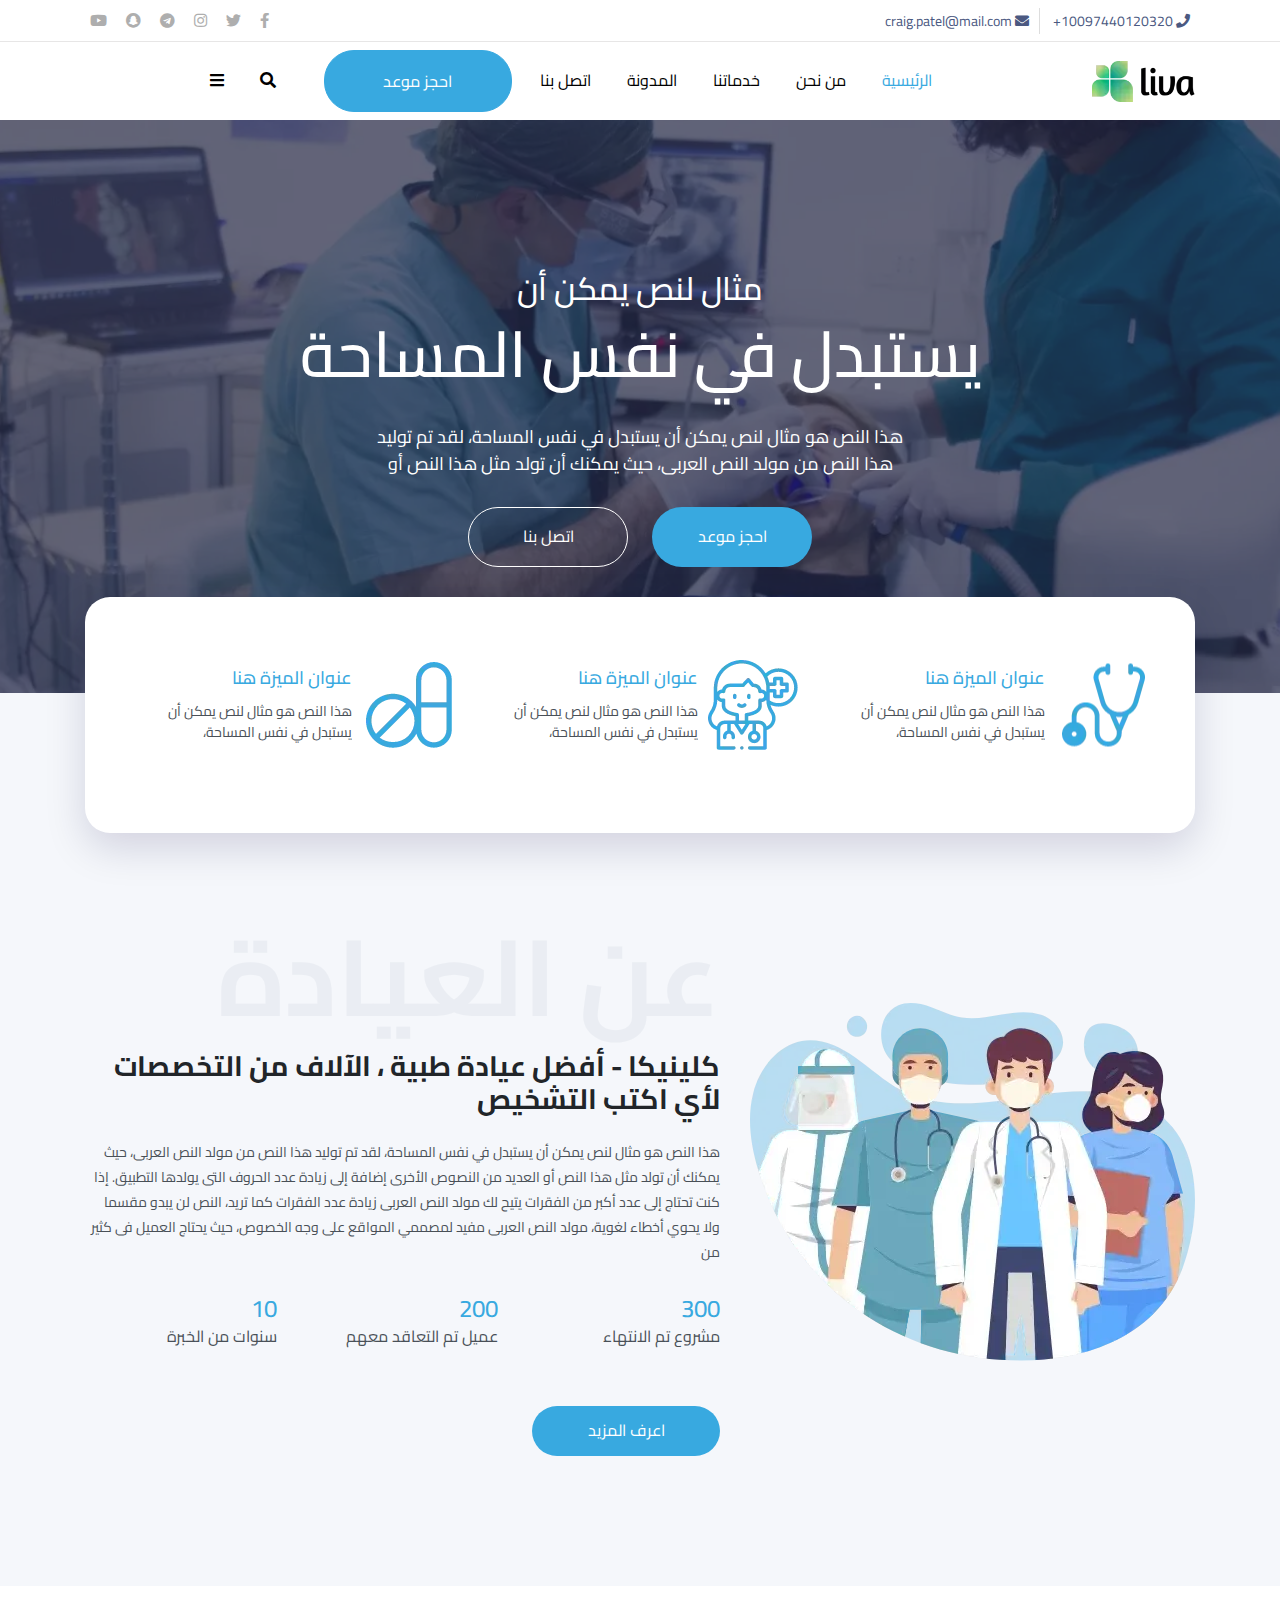
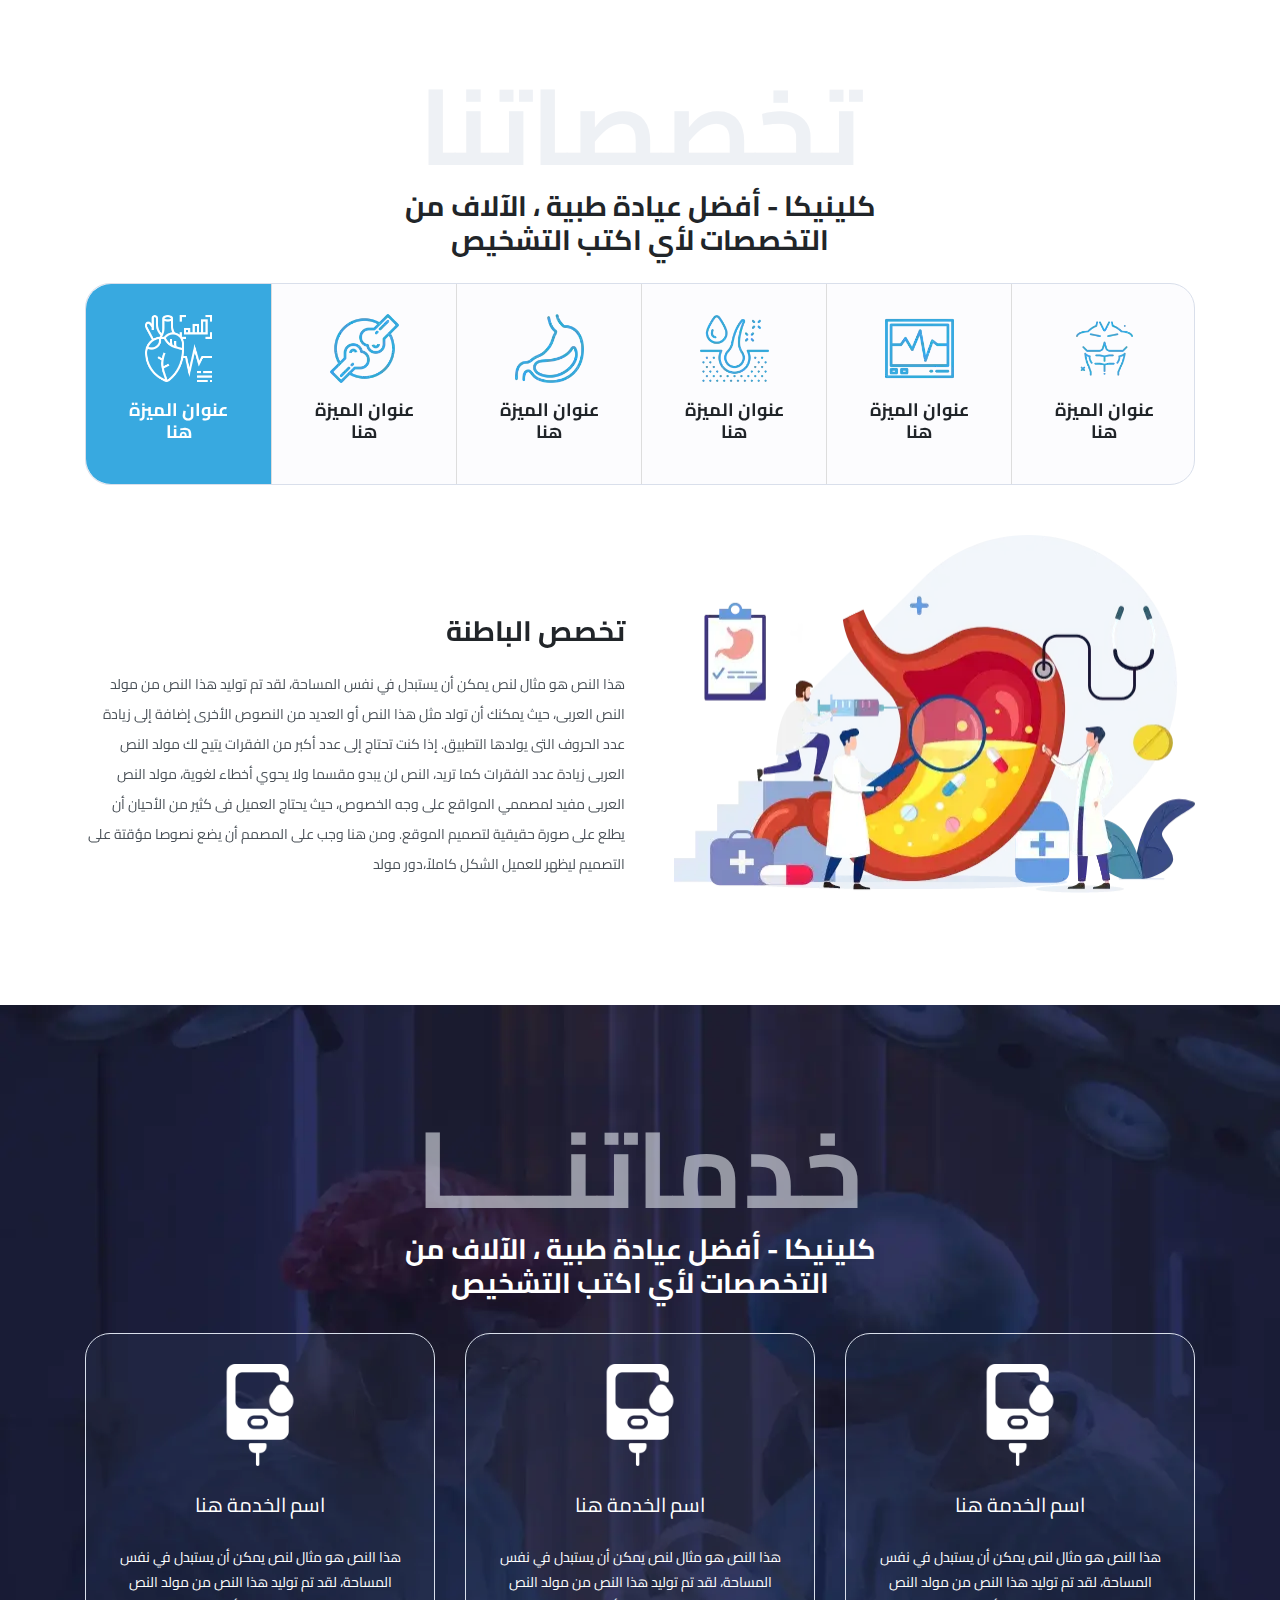
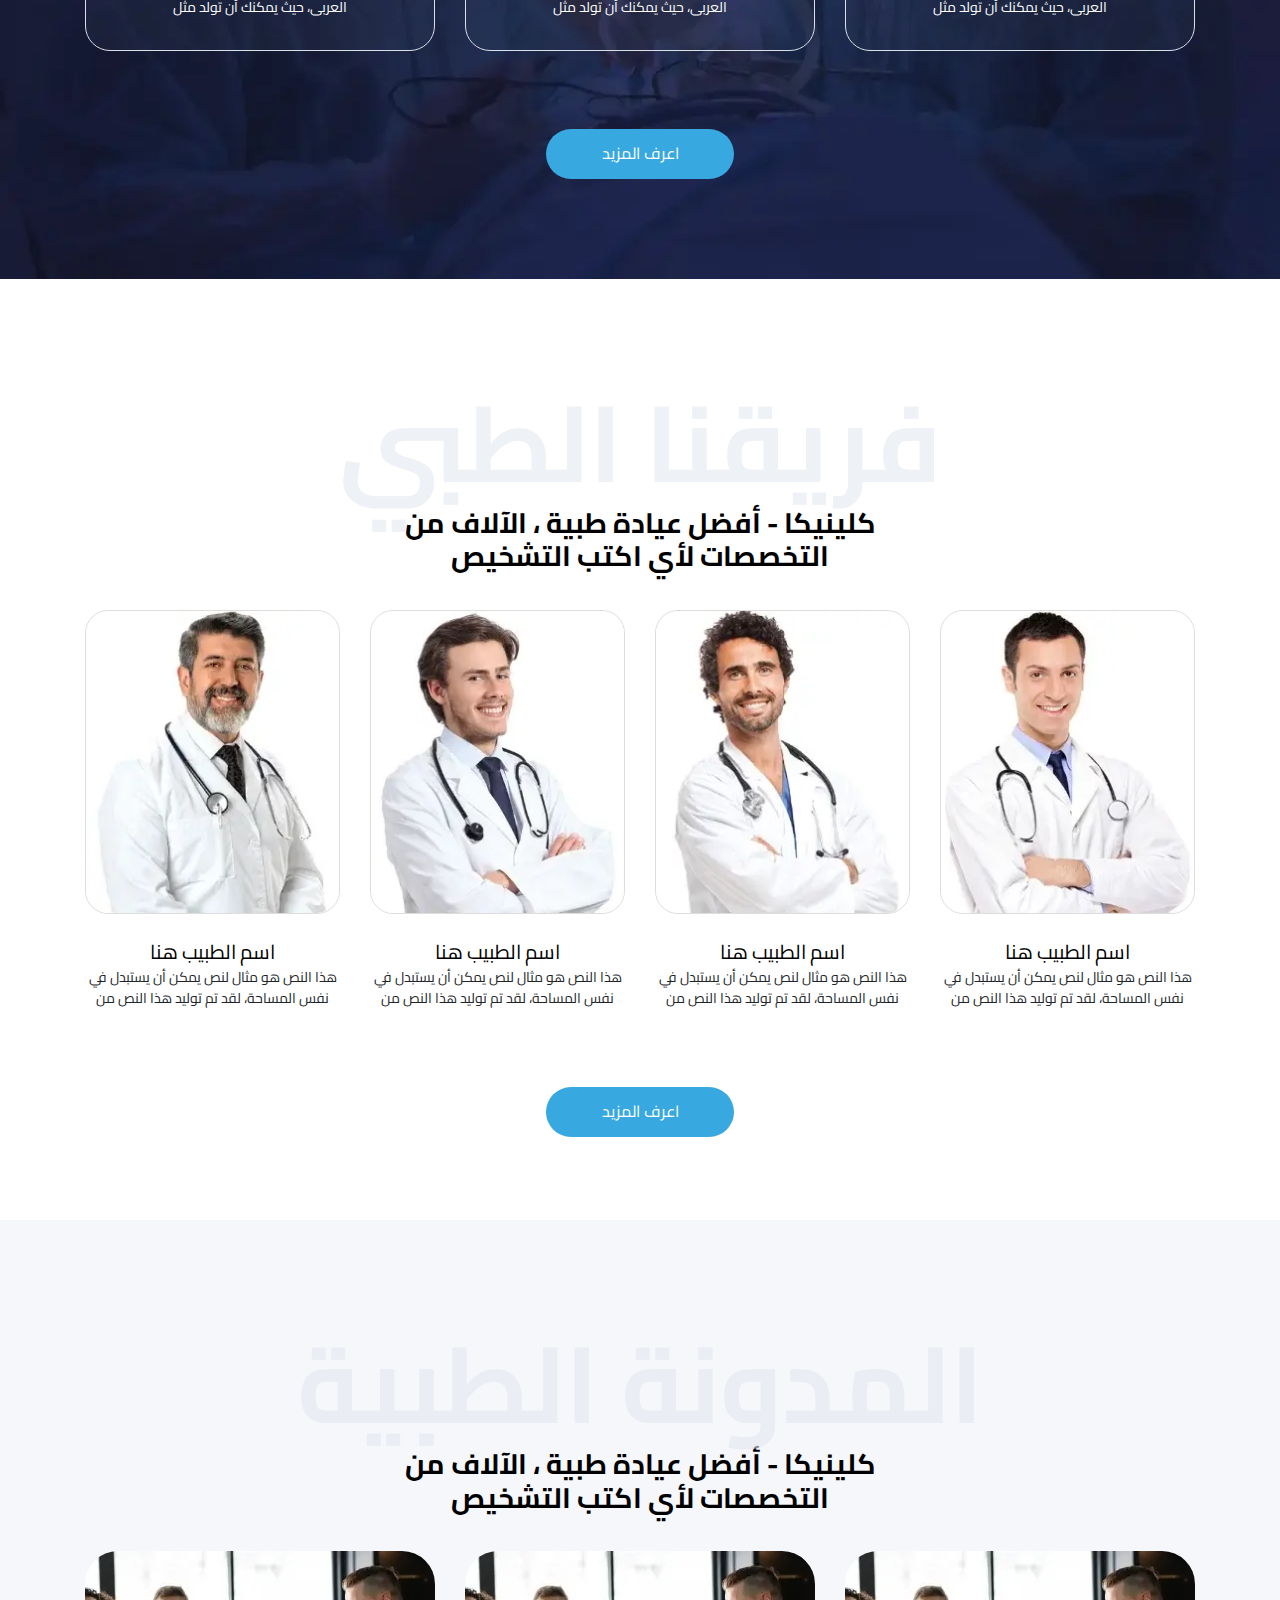
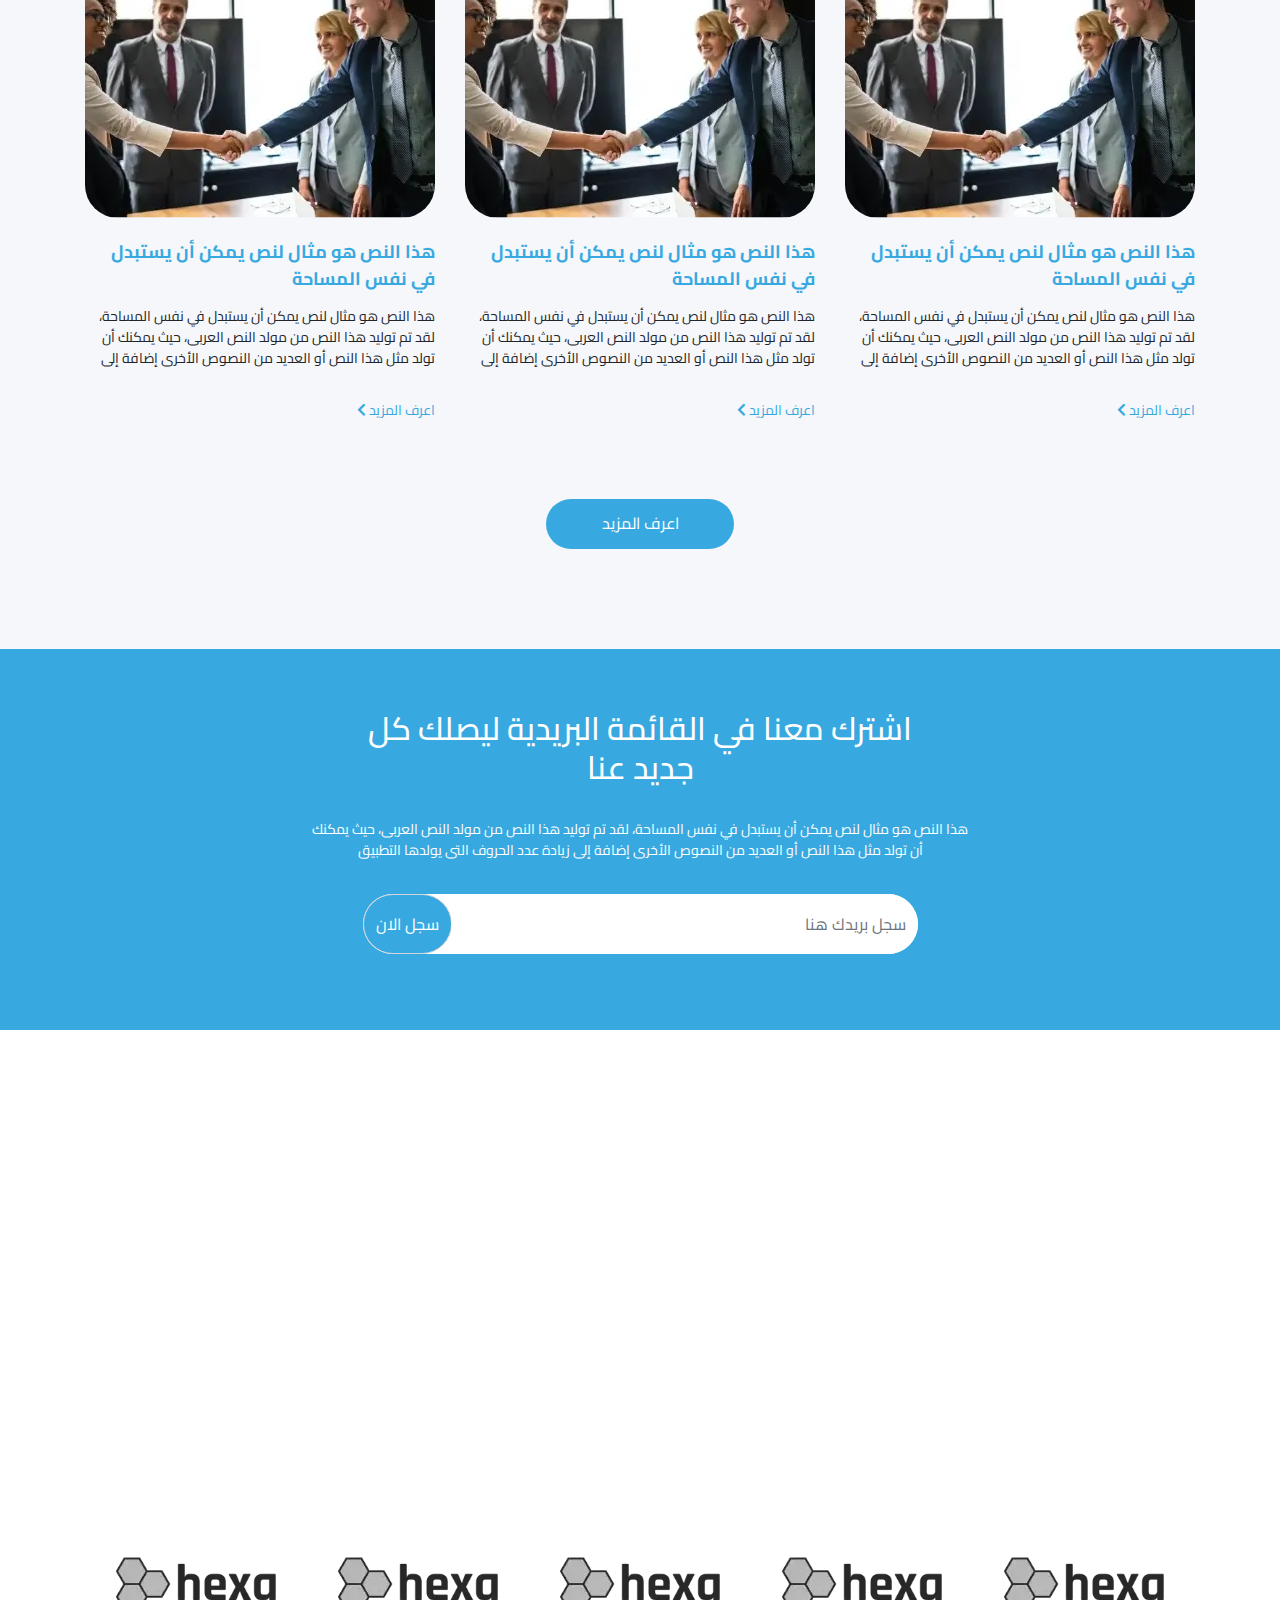
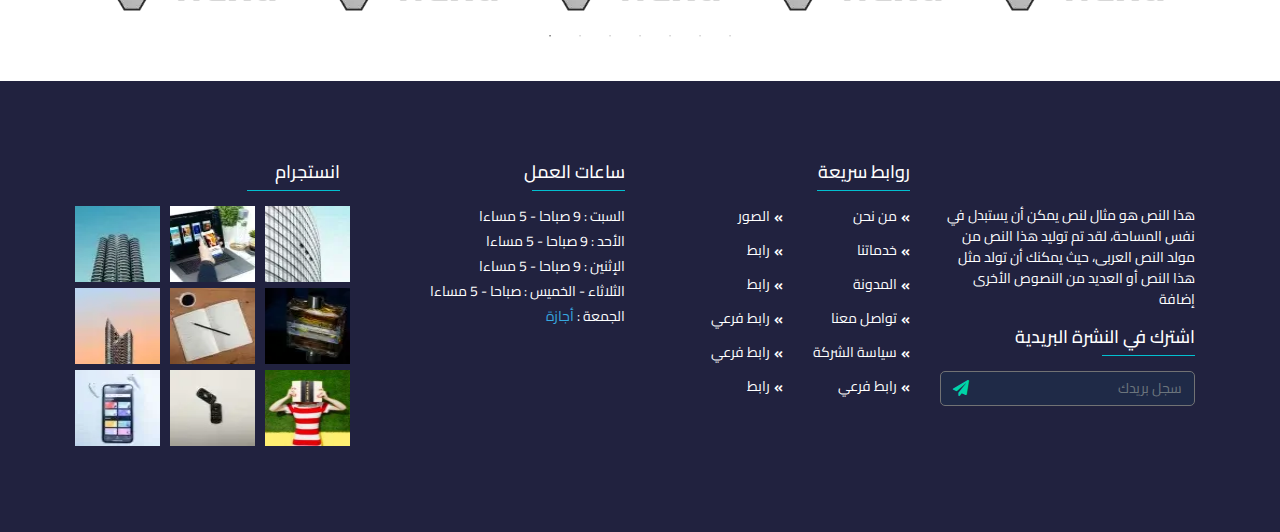
==== commit 5f493c92: "compressed image" ====
--- a/index.html
+++ b/index.html
@@ -9,6 +9,7 @@
   <link rel="stylesheet" href="./assets/css/slick.css">
   <link rel="stylesheet" href="./assets/css/slick-theme.css">
   <link rel="stylesheet" href="./assets/css/all.min.css">
+  <link rel="stylesheet" href="./assets/css/jquery.fancybox.min.css">
   <link rel="stylesheet" href="./assets/css/style.css">
   <title>Document</title>
 </head>
@@ -58,10 +59,10 @@
   </div>
 
   <!-- navbar -->
-  <nav class="navbar navbar-expand-lg navbar-light bg-light">
+  <nav class="navbar navbar-expand-lg navbar-light">
     <div class="container">
       <a class="navbar-brand" href="#">
-        <img src="./assets/images/liva.png" alt="">
+        <img src="./assets/images/liva.webp" alt="">
       </a>
       <button class="navbar-toggler" type="button" data-toggle="collapse" data-target="#navbarSupportedContent"
         aria-controls="navbarSupportedContent" aria-expanded="false" aria-label="Toggle navigation">
@@ -100,7 +101,7 @@
   </nav>
 
   <!-- header -->
-  <div class="header" style="background-image: url('./assets/images/header.png');">
+  <div class="header" style="background-image: url('./assets/images/header.webp');">
     <div class="container">
       <div class="header-content">
         <h5><span>مثال لنص يمكن أن</span><br />
@@ -122,7 +123,7 @@
         <div class="row">
           <div class="col-sm-12 col-md-6 col-lg-4">
             <div class="card">
-              <div class="card-img"><img src="./assets/images/prev-1.png" alt=""></div>
+              <div class="card-img"><img src="./assets/images/prev-1.webp" alt=""></div>
               <div class="card-body">
                 <h5 class="card-title">عنوان الميزة هنا</h5>
                 <p class="card-text">هذا النص هو مثال لنص يمكن أن يستبدل في نفس المساحة، </p>
@@ -131,7 +132,7 @@
           </div>
           <div class="col-sm-12 col-md-6 col-lg-4">
             <div class="card">
-              <div class="card-img"><img src="./assets/images/prev-2.png" alt=""></div>
+              <div class="card-img"><img src="./assets/images/prev-2.webp" alt=""></div>
               <div class="card-body">
                 <h5 class="card-title">عنوان الميزة هنا</h5>
                 <p class="card-text">هذا النص هو مثال لنص يمكن أن يستبدل في نفس المساحة، </p>
@@ -140,7 +141,7 @@
           </div>
           <div class="col-sm-12 col-md-6 col-lg-4">
             <div class="card">
-              <div class="card-img"><img src="./assets/images/prev-3.png" alt=""></div>
+              <div class="card-img"><img src="./assets/images/prev-3.webp" alt=""></div>
               <div class="card-body">
                 <h5 class="card-title">عنوان الميزة هنا</h5>
                 <p class="card-text">هذا النص هو مثال لنص يمكن أن يستبدل في نفس المساحة، </p>
@@ -157,7 +158,7 @@
     <div class="container">
       <div class="row">
         <div class="col-sm-12 col-md-12 col-lg-5">
-          <div class="about-img"><img src="./assets/images/about.png" alt=""></div>
+          <div class="about-img"><img src="./assets/images/about.webp" alt=""></div>
         </div>
         <div class="col-sm-12 col-md-12 col-lg-7">
           <div class="about-content">
@@ -207,43 +208,43 @@
       <div class="slider-bottom" dir="ltr">
         <div class="item-slide image-down">
           <div class="card">
-            <div class="card-img"><img src="./assets/images/major-1.png" alt=""></div>
+            <div class="card-img"><img src="./assets/images/major-1.webp" alt=""></div>
             <h5 class="card-title">عنوان الميزة هنا</h5>
           </div>
         </div>
         <div class="item-slide image-down">
           <div class="card">
-            <div class="card-img"><img src="./assets/images/major-2.png" alt=""></div>
+            <div class="card-img"><img src="./assets/images/major-2.webp" alt=""></div>
             <h5 class="card-title">عنوان الميزة هنا</h5>
           </div>
         </div>
         <div class="item-slide image-down">
           <div class="card">
-            <div class="card-img"><img src="./assets/images/major-3.png" alt=""></div>
+            <div class="card-img"><img src="./assets/images/major-3.webp" alt=""></div>
             <h5 class="card-title">عنوان الميزة هنا</h5>
           </div>
         </div>
         <div class="item-slide image-down">
           <div class="card">
-            <div class="card-img"><img src="./assets/images/major-4.png" alt=""></div>
+            <div class="card-img"><img src="./assets/images/major-4.webp" alt=""></div>
             <h5 class="card-title">عنوان الميزة هنا</h5>
           </div>
         </div>
         <div class="item-slide image-down">
           <div class="card">
-            <div class="card-img"><img src="./assets/images/major-5.png" alt=""></div>
+            <div class="card-img"><img src="./assets/images/major-5.webp" alt=""></div>
             <h5 class="card-title">عنوان الميزة هنا</h5>
           </div>
         </div>
         <div class="item-slide image-down">
           <div class="card">
-            <div class="card-img"><img src="./assets/images/major-6.png" alt=""></div>
+            <div class="card-img"><img src="./assets/images/major-6.webp" alt=""></div>
             <h5 class="card-title">عنوان الميزة هنا</h5>
           </div>
         </div>
         <div class="item-slide image-down">
           <div class="card">
-            <div class="card-img"><img src="./assets/images/major-6.png" alt=""></div>
+            <div class="card-img"><img src="./assets/images/major-6.webp" alt=""></div>
             <h5 class="card-title">عنوان الميزة هنا</h5>
           </div>
         </div>
@@ -252,7 +253,7 @@
         <div class="item-slide image-top">
           <div class="row">
             <div class="col-sm-12 col-md-12 col-lg-6">
-              <div class="major-img"><img src="./assets/images/major-img.png" alt=""></div>
+              <div class="major-img"><img src="./assets/images/major-img.webp" alt=""></div>
             </div>
             <div class="col-sm-12 col-md-12 col-lg-6">
               <div class="major-content">
@@ -270,7 +271,7 @@
         <div class="item-slide image-top">
           <div class="row">
             <div class="col-sm-12 col-md-12 col-lg-6">
-              <div class="major-img"><img src="./assets/images/major-img.png" alt=""></div>
+              <div class="major-img"><img src="./assets/images/major-img.webp" alt=""></div>
             </div>
             <div class="col-sm-12 col-md-12 col-lg-6">
               <div class="major-content">
@@ -288,7 +289,7 @@
         <div class="item-slide image-top">
           <div class="row">
             <div class="col-sm-12 col-md-12 col-lg-6">
-              <div class="major-img"><img src="./assets/images/major-img.png" alt=""></div>
+              <div class="major-img"><img src="./assets/images/major-img.webp" alt=""></div>
             </div>
             <div class="col-sm-12 col-md-12 col-lg-6">
               <div class="major-content">
@@ -306,7 +307,7 @@
         <div class="item-slide image-top">
           <div class="row">
             <div class="col-sm-12 col-md-12 col-lg-6">
-              <div class="major-img"><img src="./assets/images/major-img.png" alt=""></div>
+              <div class="major-img"><img src="./assets/images/major-img.webp" alt=""></div>
             </div>
             <div class="col-sm-12 col-md-12 col-lg-6">
               <div class="major-content">
@@ -324,7 +325,7 @@
         <div class="item-slide image-top">
           <div class="row">
             <div class="col-sm-12 col-md-12 col-lg-6">
-              <div class="major-img"><img src="./assets/images/major-img.png" alt=""></div>
+              <div class="major-img"><img src="./assets/images/major-img.webp" alt=""></div>
             </div>
             <div class="col-sm-12 col-md-12 col-lg-6">
               <div class="major-content">
@@ -342,7 +343,7 @@
         <div class="item-slide image-top">
           <div class="row">
             <div class="col-sm-12 col-md-12 col-lg-6">
-              <div class="major-img"><img src="./assets/images/major-img.png" alt=""></div>
+              <div class="major-img"><img src="./assets/images/major-img.webp" alt=""></div>
             </div>
             <div class="col-sm-12 col-md-12 col-lg-6">
               <div class="major-content">
@@ -360,7 +361,7 @@
         <div class="item-slide image-top">
           <div class="row">
             <div class="col-sm-12 col-md-12 col-lg-6">
-              <div class="major-img"><img src="./assets/images/major-img.png" alt=""></div>
+              <div class="major-img"><img src="./assets/images/major-img.webp" alt=""></div>
             </div>
             <div class="col-sm-12 col-md-12 col-lg-6">
               <div class="major-content">
@@ -380,7 +381,7 @@
   </div>
 
   <!-- services -->
-  <div class="our-services" style="background-image: url('./assets/images/serv-image.png');">
+  <div class="our-services" style="background-image: url('./assets/images/serv-image.webp');">
     <div class="container">
       <div class="our-serv-header">
         <h6>خدماتنــــا</h6>
@@ -389,24 +390,24 @@
       <div class="serv-cards">
         <div class="row">
           <div class="col-sm-12 col-md-6 col-lg-4">
-            <div class="card">
-              <div class="card-img"><img src="./assets/images/drop-counter.png" alt=""></div>
+            <div class="serv-card">
+              <div class="card-img"><img src="./assets/images/drop-counter.webp" alt=""></div>
               <a href="" class="card-title">اسم الخدمة هنا</a>
               <p class="card-text">هذا النص هو مثال لنص يمكن أن يستبدل في نفس المساحة، لقد تم توليد هذا النص من مولد
                 النص العربى، حيث يمكنك أن تولد مثل </p>
             </div>
           </div>
           <div class="col-sm-12 col-md-6 col-lg-4">
-            <div class="card">
-              <div class="card-img"><img src="./assets/images/drop-counter.png" alt=""></div>
+            <div class="serv-card">
+              <div class="card-img"><img src="./assets/images/drop-counter.webp" alt=""></div>
               <a href="" class="card-title">اسم الخدمة هنا</a>
               <p class="card-text">هذا النص هو مثال لنص يمكن أن يستبدل في نفس المساحة، لقد تم توليد هذا النص من مولد
                 النص العربى، حيث يمكنك أن تولد مثل </p>
             </div>
           </div>
           <div class="col-sm-12 col-md-6 col-lg-4">
-            <div class="card">
-              <div class="card-img"><img src="./assets/images/drop-counter.png" alt=""></div>
+            <div class="serv-card">
+              <div class="card-img"><img src="./assets/images/drop-counter.webp" alt=""></div>
               <a href="" class="card-title">اسم الخدمة هنا</a>
               <p class="card-text">هذا النص هو مثال لنص يمكن أن يستبدل في نفس المساحة، لقد تم توليد هذا النص من مولد
                 النص العربى، حيث يمكنك أن تولد مثل </p>
@@ -433,28 +434,28 @@
         <div class="row">
           <div class="col-sm-12 col-md-6 col-lg-3">
             <div class="team-card">
-              <div class="card-img"><img src="./assets/images/team-1.png" alt=""></div>
+              <div class="card-img"><img src="./assets/images/team-1.webp" alt=""></div>
               <a href="" class="card-title">اسم الطبيب هنا</a>
               <p class="card-text">هذا النص هو مثال لنص يمكن أن يستبدل في نفس المساحة، لقد تم توليد هذا النص من </p>
             </div>
           </div>
           <div class="col-sm-12 col-md-6 col-lg-3">
             <div class="team-card">
-              <div class="card-img"><img src="./assets/images/team-2.png" alt=""></div>
+              <div class="card-img"><img src="./assets/images/team-2.webp" alt=""></div>
               <a href="" class="card-title">اسم الطبيب هنا</a>
               <p class="card-text">هذا النص هو مثال لنص يمكن أن يستبدل في نفس المساحة، لقد تم توليد هذا النص من </p>
             </div>
           </div>
           <div class="col-sm-12 col-md-6 col-lg-3">
             <div class="team-card">
-              <div class="card-img"><img src="./assets/images/team-3.png" alt=""></div>
+              <div class="card-img"><img src="./assets/images/team-3.webp" alt=""></div>
               <a href="" class="card-title">اسم الطبيب هنا</a>
               <p class="card-text">هذا النص هو مثال لنص يمكن أن يستبدل في نفس المساحة، لقد تم توليد هذا النص من </p>
             </div>
           </div>
           <div class="col-sm-12 col-md-6 col-lg-3">
             <div class="team-card">
-              <div class="card-img"><img src="./assets/images/team-4.png" alt=""></div>
+              <div class="card-img"><img src="./assets/images/team-4.webp" alt=""></div>
               <a href="" class="card-title">اسم الطبيب هنا</a>
               <p class="card-text">هذا النص هو مثال لنص يمكن أن يستبدل في نفس المساحة، لقد تم توليد هذا النص من </p>
             </div>
@@ -480,7 +481,7 @@
         <div class="row">
           <div class="col-sm-12 col-md-6 col-lg-4">
             <div class="blog-card">
-              <div class="card-img"><img src="./assets/images/blog.png" alt=""></div>
+              <div class="card-img"><img src="./assets/images/blog.webp" alt=""></div>
               <a href="" class="card-title">هذا النص هو مثال لنص يمكن أن يستبدل في نفس المساحة</a>
               <p class="card-text">هذا النص هو مثال لنص يمكن أن يستبدل في نفس المساحة، لقد تم توليد هذا النص من مولد
                 النص
@@ -488,13 +489,13 @@
               </p>
               <a href="" class="card-link">
                 اعرف المزيد
-                <i class="fas fa-arrow-left"></i>
+                <i class="fas fa-chevron-left"></i>
               </a>
             </div>
           </div>
           <div class="col-sm-12 col-md-6 col-lg-4">
             <div class="blog-card">
-              <div class="card-img"><img src="./assets/images/blog.png" alt=""></div>
+              <div class="card-img"><img src="./assets/images/blog.webp" alt=""></div>
               <a href="" class="card-title">هذا النص هو مثال لنص يمكن أن يستبدل في نفس المساحة</a>
               <p class="card-text">هذا النص هو مثال لنص يمكن أن يستبدل في نفس المساحة، لقد تم توليد هذا النص من مولد
                 النص
@@ -502,13 +503,13 @@
               </p>
               <a href="" class="card-link">
                 اعرف المزيد
-                <i class="fas fa-arrow-left"></i>
+                <i class="fas fa-chevron-left"></i>
               </a>
             </div>
           </div>
           <div class="col-sm-12 col-md-6 col-lg-4">
             <div class="blog-card">
-              <div class="card-img"><img src="./assets/images/blog.png" alt=""></div>
+              <div class="card-img"><img src="./assets/images/blog.webp" alt=""></div>
               <a href="" class="card-title">هذا النص هو مثال لنص يمكن أن يستبدل في نفس المساحة</a>
               <p class="card-text">هذا النص هو مثال لنص يمكن أن يستبدل في نفس المساحة، لقد تم توليد هذا النص من مولد
                 النص
@@ -516,7 +517,7 @@
               </p>
               <a href="" class="card-link">
                 اعرف المزيد
-                <i class="fas fa-arrow-left"></i>
+                <i class="fas fa-chevron-left"></i>
               </a>
             </div>
           </div>
@@ -559,25 +560,25 @@
     <div class="container">
       <div class="companies-slider" dir="ltr">
         <div class="slider-item">
-          <img src="./assets/images/hexa.png" alt="">
+          <img src="./assets/images/hexa.webp" alt="">
         </div>
         <div class="slider-item">
-          <img src="./assets/images/hexa.png" alt="">
+          <img src="./assets/images/hexa.webp" alt="">
         </div>
         <div class="slider-item">
-          <img src="./assets/images/hexa.png" alt="">
+          <img src="./assets/images/hexa.webp" alt="">
         </div>
         <div class="slider-item">
-          <img src="./assets/images/hexa.png" alt="">
+          <img src="./assets/images/hexa.webp" alt="">
         </div>
         <div class="slider-item">
-          <img src="./assets/images/hexa.png" alt="">
+          <img src="./assets/images/hexa.webp" alt="">
         </div>
         <div class="slider-item">
-          <img src="./assets/images/hexa.png" alt="">
+          <img src="./assets/images/hexa.webp" alt="">
         </div>
         <div class="slider-item">
-          <img src="./assets/images/hexa.png" alt="">
+          <img src="./assets/images/hexa.webp" alt="">
         </div>
       </div>
     </div>
@@ -588,7 +589,7 @@
       <div class="row">
         <div class="col-sm-12 col-md-6 col-lg-3">
           <div class="footer-logo" data-aos="fade-up" data-aos-duration="1000">
-            <img src="./assets/images/ztos.png" alt="">
+            <img src="./assets/images/ztos.webp" alt="">
             <p>
               هذا النص هو مثال لنص يمكن أن يستبدل في نفس المساحة، لقد تم توليد هذا النص من مولد النص العربى، حيث يمكنك
               أن تولد مثل هذا النص أو العديد من النصوص الأخرى إضافة
@@ -640,31 +641,31 @@
             <h5 class="footer-header">انستجرام</h5>
             <div class="row">
               <div class="col-2 col-md-4 col-lg-4">
-                <img src="./assets/images/insta-1.png" alt="">
-              </div>
-              <div class="col-2 col-md-4 col-lg-4">
-                <img src="./assets/images/insta-2.png" alt="">
-              </div>
-              <div class="col-2 col-md-4 col-lg-4">
-                <img src="./assets/images/insta-3.png" alt="">
-              </div>
-              <div class="col-2 col-md-4 col-lg-4">
-                <img src="./assets/images/insta-4.png" alt="">
-              </div>
-              <div class="col-2 col-md-4 col-lg-4">
-                <img src="./assets/images/insta-5.png" alt="">
-              </div>
-              <div class="col-2 col-md-4 col-lg-4">
-                <img src="./assets/images/insta-6.png" alt="">
-              </div>
-              <div class="col-2 col-md-4 col-lg-4">
-                <img src="./assets/images/insta-7.png" alt="">
-              </div>
-              <div class="col-2 col-md-4 col-lg-4">
-                <img src="./assets/images/insta-8.png" alt="">
-              </div>
-              <div class="col-2 col-md-4 col-lg-4">
-                <img src="./assets/images/insta-9.png" alt="">
+                <img src="./assets/images/insta-1.webp" alt="">
+              </div>
+              <div class="col-2 col-md-4 col-lg-4">
+                <img src="./assets/images/insta-2.webp" alt="">
+              </div>
+              <div class="col-2 col-md-4 col-lg-4">
+                <img src="./assets/images/insta-3.webp" alt="">
+              </div>
+              <div class="col-2 col-md-4 col-lg-4">
+                <img src="./assets/images/insta-4.webp" alt="">
+              </div>
+              <div class="col-2 col-md-4 col-lg-4">
+                <img src="./assets/images/insta-5.webp" alt="">
+              </div>
+              <div class="col-2 col-md-4 col-lg-4">
+                <img src="./assets/images/insta-6.webp" alt="">
+              </div>
+              <div class="col-2 col-md-4 col-lg-4">
+                <img src="./assets/images/insta-7.webp" alt="">
+              </div>
+              <div class="col-2 col-md-4 col-lg-4">
+                <img src="./assets/images/insta-8.webp" alt="">
+              </div>
+              <div class="col-2 col-md-4 col-lg-4">
+                <img src="./assets/images/insta-9.webp" alt="">
               </div>
             </div>
           </div>
@@ -677,6 +678,7 @@
   <script src="./assets/js/popper.min.js"></script>
   <script src="./assets/js/bootstrap.min.js"></script>
   <script src="./assets/js/slick.min.js"></script>
+  <script src="./assets/js/jquery.fancybox.min.js"></script>
   <script src="./assets/js/main.js"></script>
 </body>
 
--- a/assets/css/style.css
+++ b/assets/css/style.css
@@ -56,6 +56,30 @@
   color: #fff;
 }
 
+.path {
+  padding: 96px 0 96px 0;
+  position: relative;
+  text-align: center;
+}
+.path h5 {
+  font-size: 32px;
+  font-weight: bold;
+  color: #fff;
+  position: relative;
+  z-index: 2;
+}
+.path::before {
+  position: absolute;
+  top: 0;
+  right: 0;
+  left: 0;
+  bottom: 0;
+  width: 100%;
+  height: 100%;
+  content: "";
+  background-color: rgba(33, 34, 63, 0.7);
+}
+
 .top-header {
   border-bottom: 1px solid #9493933a;
 }
@@ -93,6 +117,9 @@
   color: #38a9e0;
 }
 
+.navbar {
+  background-color: #fff;
+}
 .navbar .navbar-brand img {
   width: 103px;
   max-height: 42px;
@@ -116,13 +143,22 @@
   background-color: #38a9e0;
   text-align: center;
   border-radius: 30px;
+  border: 1px solid #38a9e0;
   margin-left: 20px;
+  transition: all 0.5s ease;
 }
 .navbar .navbar-nav .appointment .nav-link {
   color: #fff;
 }
 .navbar .navbar-nav .appointment .nav-link:hover {
   color: #fff;
+}
+.navbar .navbar-nav .appointment:hover {
+  background-color: transparent;
+  border: 1px solid #38a9e0;
+}
+.navbar .navbar-nav .appointment:hover .nav-link {
+  color: #38a9e0;
 }
 
 .sidenav {
@@ -293,7 +329,7 @@
   font-size: 107px;
   opacity: 0.6;
   font-weight: bold;
-  color: #E4E8EF;
+  color: #e4e8ef;
 }
 .about-clinic .about-content .about-content_h5 {
   font-size: 28px;
@@ -311,7 +347,8 @@
   border: 0;
   margin-bottom: 20px;
 }
-.about-clinic .about-content .card .card-title, .about-clinic .about-content .card .card-text {
+.about-clinic .about-content .card .card-title,
+.about-clinic .about-content .card .card-text {
   margin: 0;
 }
 .about-clinic .about-content .card .card-title {
@@ -347,7 +384,7 @@
   font-size: 107px;
   opacity: 0.6;
   font-weight: bold;
-  color: #E4E8EF;
+  color: #e4e8ef;
   margin: 0;
 }
 .majors .major-head h5 {
@@ -359,9 +396,9 @@
   margin: auto;
 }
 .majors .slider-bottom {
-  background-color: #FCFCFE;
+  background-color: #fcfcfe;
   border-radius: 25px;
-  border: 1px solid #D9DFEB;
+  border: 1px solid #d9dfeb;
 }
 .majors .slider-bottom .item-slide:focus {
   outline: 0 !important;
@@ -372,7 +409,7 @@
   text-align: center;
   border: 0;
   background-color: transparent;
-  border-left: 1px solid #DDD;
+  border-left: 1px solid #ddd;
   border-radius: 0;
 }
 .majors .slider-bottom .item-slide .card img {
@@ -432,17 +469,6 @@
   position: relative;
   margin-top: 110px;
 }
-.our-services::before {
-  position: absolute;
-  top: 0;
-  right: 0;
-  left: 0;
-  bottom: 0;
-  width: 100%;
-  height: 100%;
-  content: "";
-  background-color: rgba(33, 34, 63, 0.9);
-}
 .our-services .our-serv-header {
   text-align: center;
   margin-bottom: 32px;
@@ -453,7 +479,7 @@
   font-size: 107px;
   opacity: 0.6;
   font-weight: bold;
-  color: #E4E8EF;
+  color: #e4e8ef;
   margin: 0;
 }
 .our-services .our-serv-header h5 {
@@ -465,30 +491,31 @@
   margin: auto;
   color: #fff;
 }
-.our-services .card {
+.our-services .serv-card {
   background-color: rgba(55, 69, 102, 0.2);
   border-radius: 25px;
   text-align: center;
-  padding: 20px;
-  border: 1px solid #D9DFEB;
+  padding: 30px;
+  border: 1px solid #d9dfeb;
   transition: all 0.5s ease;
   margin-bottom: 20px;
 }
-.our-services .card .card-img {
+.our-services .serv-card .card-img {
   height: 100px;
 }
-.our-services .card .card-img img {
+.our-services .serv-card .card-img img {
   width: auto;
   height: auto;
 }
-.our-services .card .card-title {
+.our-services .serv-card .card-title {
   margin-top: 26px;
-  margin-bottom: 15px;
+  margin-bottom: 25px;
   color: #fff;
   font-size: 20px;
   text-decoration: none;
-}
-.our-services .card .card-text {
+  display: inline-block;
+}
+.our-services .serv-card .card-text {
   font-size: 14px;
   color: #fff;
   line-height: 25px;
@@ -498,7 +525,7 @@
   -webkit-line-clamp: 3;
   -webkit-box-orient: vertical;
 }
-.our-services .card:hover {
+.our-services .serv-card:hover {
   background-color: #38a9e0;
   border: 1px solid #38a9e0;
 }
@@ -532,7 +559,7 @@
   font-size: 107px;
   opacity: 0.6;
   font-weight: bold;
-  color: #E4E8EF;
+  color: #e4e8ef;
   margin: 0;
 }
 .clinic-team .clinic-header h5 {
@@ -545,17 +572,19 @@
   color: #000;
 }
 .clinic-team .clinic-cards .team-card {
-  border: 0;
   text-align: center;
   margin-bottom: 20px;
 }
 .clinic-team .clinic-cards .team-card .card-img {
   border: 0;
   margin-bottom: 23px;
+  border: 1px solid #ddd;
+  border-radius: 23px;
 }
 .clinic-team .clinic-cards .team-card .card-img img {
   max-height: 304px;
   max-width: 255px;
+  border-radius: 23px;
 }
 .clinic-team .clinic-cards .team-card .card-title {
   font-size: 20px;
@@ -589,7 +618,7 @@
 }
 
 .blogs {
-  background-color: #F5F7FB;
+  background-color: #f5f7fb;
   padding-top: 100px;
   padding-bottom: 100px;
   margin-top: 83px;
@@ -604,7 +633,7 @@
   font-size: 107px;
   opacity: 0.6;
   font-weight: bold;
-  color: #E4E8EF;
+  color: #e4e8ef;
   margin: 0;
 }
 .blogs .blog-header h5 {
@@ -622,6 +651,23 @@
 .blogs .blog-card .card-img img {
   border-radius: 33px;
   margin-bottom: 20px;
+}
+.blogs .blog-card .time {
+  margin-bottom: 16px;
+}
+.blogs .blog-card .time span {
+  font-size: 14px;
+  color: #98a7b5;
+}
+.blogs .blog-card .time span::after {
+  content: "|";
+  margin-right: 5px;
+}
+.blogs .blog-card .time span:last-child {
+  padding-right: 5px;
+}
+.blogs .blog-card .time span:last-child::after {
+  content: "";
 }
 .blogs .blog-card .card-title {
   font-size: 18px;
@@ -714,6 +760,338 @@
   max-height: 54px;
   max-width: 160px;
   margin: auto;
+}
+
+.blog-details {
+  margin-top: 58px;
+}
+.blog-details .blog-details-content .blog-details-content-header {
+  font-size: 28px;
+  line-height: 35px;
+}
+.blog-details .blog-details-content .date {
+  font-size: 16px;
+}
+.blog-details .blog-details-content .blog-details-content-img {
+  margin-top: 18px;
+}
+.blog-details .blog-details-content .blog-details-content-img img {
+  max-height: 411px;
+  border-radius: 17px;
+}
+.blog-details .blog-details-content .blog-details-content-par {
+  margin-top: 45px;
+}
+.blog-details .blog-details-content .blog-details-content-par p {
+  line-height: 30px;
+  color: #707070;
+  font-size: 16px;
+}
+.blog-details .blog-details-content .gallery {
+  margin-top: 45px;
+}
+.blog-details .blog-details-content .gallery .card-img {
+  height: 175px;
+  margin-bottom: 20px;
+  position: relative;
+}
+.blog-details .blog-details-content .gallery .card-img .overlay {
+  position: absolute;
+  content: "";
+  width: 100%;
+  height: 100%;
+  top: 0;
+  left: 0;
+  background-color: rgba(237, 102, 99, 0);
+  opacity: 0;
+}
+.blog-details .blog-details-content .gallery .card-img .overlay a {
+  position: absolute;
+  top: 50%;
+  left: 50%;
+  transform: translate(-50%, -50%);
+  color: #fff;
+  font-size: 15px;
+}
+.blog-details .blog-details-content .gallery .card-img:hover .overlay {
+  background-color: rgba(237, 102, 99, 0.8);
+  opacity: 1;
+}
+.blog-details .blog-details-content .words {
+  border-top: 1px solid #dfdfdf;
+  border-bottom: 1px solid #dfdfdf;
+  margin-top: 45px;
+  padding-top: 20px;
+  padding-bottom: 20px;
+}
+.blog-details .blog-details-content .words ul li {
+  display: inline-block;
+  background-color: #f8f8f8;
+  border: 1px solid #d8d8d8;
+  padding: 8px;
+  font-size: 14px;
+  border-radius: 5px;
+}
+.blog-details .blog-details-content .words ul li a {
+  color: #707070;
+  text-decoration: none;
+}
+.blog-details .blog-details-content .words ul li:hover {
+  background-color: #38a9e0;
+}
+.blog-details .blog-details-content .words ul li:hover a {
+  color: #fff;
+}
+.blog-details .blog-details-content .words .social {
+  text-align: left;
+}
+.blog-details .blog-details-content .words .social a i {
+  width: 29px;
+  height: 29px;
+  line-height: 29px;
+  text-align: center;
+  border: 1px solid #888;
+  border-radius: 50%;
+  color: #707070;
+  transition: all 0.2s ease;
+  background-color: #fff;
+  margin: 5px;
+  font-size: 13px;
+}
+.blog-details .blog-details-content .words .social a:hover i {
+  background-color: #38a9e0;
+  border: 1px solid #38a9e0;
+  color: #fff;
+}
+.blog-details .blog-details-content .blogs {
+  margin-top: 30px;
+}
+.blog-details .blog-details-content .blogs .can-see {
+  color: #38a9e0;
+  margin-bottom: 20px;
+}
+.blog-details .sidepar .words li {
+  float: right;
+  margin: 10px;
+}
+.blog-details .sidepar .words li a {
+  background-color: #e5e5e5;
+  border-radius: 19px;
+  color: #707070;
+  font-size: 14px;
+  display: inline-block;
+  padding: 10px;
+}
+.blog-details .sidepar .sub .card {
+  background-color: #38a9e0;
+  padding: 20px;
+  border-radius: 20px;
+  text-align: center;
+  border: 0;
+  margin-top: 60px;
+  position: relative;
+  padding-top: 30px;
+  padding-bottom: 30px;
+}
+.blog-details .sidepar .sub .card .envelope {
+  position: absolute;
+  max-width: 183px;
+}
+.blog-details .sidepar .sub .card h5 {
+  font-size: 18px;
+  color: #fff;
+  position: relative;
+  font-weight: bold;
+}
+.blog-details .sidepar .sub .card p {
+  font-size: 14px;
+  color: #fff;
+  z-index: 4;
+}
+.blog-details .sidepar .sub .card form {
+  position: relative;
+  z-index: 4;
+}
+.blog-details .sidepar .sub .card .form-control {
+  border-radius: 22px;
+  height: 50px;
+}
+.blog-details .sidepar .sub .card .btn {
+  border-radius: 20px;
+  border: 1px solid #fff;
+  color: #fff;
+  width: 148px;
+  height: 48px;
+  margin-top: 29px;
+}
+
+.contact-page {
+  margin-top: 70px;
+}
+.contact-page .contact-content h5 {
+  font-weight: bold;
+  margin-bottom: 25px;
+  font-size: 24px;
+}
+.contact-page .contact-content p {
+  font-size: 14px;
+}
+.contact-page .contact-content .card {
+  position: relative;
+  padding-right: 20px;
+  border-radius: 0;
+  background-color: transparent;
+  margin-bottom: 20px;
+  border: 0;
+}
+.contact-page .contact-content .card i {
+  position: absolute;
+  right: 0;
+  color: #38a9e0;
+  top: 50%;
+  transform: translate(0, -50%);
+}
+.contact-page .contact-content .card p {
+  font-size: 14px;
+  color: #000;
+  margin: 0;
+}
+.contact-page .contact-form {
+  background-color: #fff;
+  padding: 30px;
+  box-shadow: 0px 3px 30px rgba(0, 0, 0, 0.3);
+  border-radius: 20px;
+}
+.contact-page .contact-form .form-control {
+  height: 50px;
+  border-radius: 37px;
+}
+.contact-page .contact-form .form-control::placeholder {
+  font-size: 14px;
+}
+.contact-page .contact-form .form-group-text .form-control {
+  height: 195px;
+}
+.contact-page .contact-form .btn {
+  background-color: #38a9e0;
+  color: #fff;
+  border-radius: 0;
+  border-radius: 24px;
+  width: 135px;
+  height: 48px;
+  margin-top: 30px;
+}
+.contact-page .contact-form .btn:hover {
+  background-color: #fff;
+  border: 1px solid #38a9e0;
+  color: #38a9e0;
+}
+
+.make-appointemnt-page .make-appointemnt-page-form {
+  width: 80%;
+  margin: auto;
+  margin-top: 20px;
+  border: 0;
+  box-shadow: 0 3px 30px rgba(0, 0, 0, 0.09);
+  border-radius: 20px;
+  margin-top: 50px;
+  padding: 50px;
+}
+.make-appointemnt-page .make-appointemnt-page-form .card-header {
+  border-top-left-radius: 20px;
+  border-top-left-radius: 20px;
+  background-color: #fff;
+  margin-bottom: 20px;
+  padding: 20px;
+}
+.make-appointemnt-page .make-appointemnt-page-form .card-header h5 {
+  color: #525252;
+  font-weight: bold;
+}
+.make-appointemnt-page .make-appointemnt-page-form .card-body label {
+  font-size: 16px;
+  color: #a1a1a1;
+}
+.make-appointemnt-page .make-appointemnt-page-form .card-body .input-group {
+  border: 1px solid #c5c5c5;
+  border-radius: 23px;
+  padding: 5px;
+}
+.make-appointemnt-page .make-appointemnt-page-form .card-body .input-group .form-control {
+  border: 0;
+}
+.make-appointemnt-page .make-appointemnt-page-form .card-body .input-group .form-control:focus {
+  outline: 0;
+  box-shadow: none;
+}
+.make-appointemnt-page .make-appointemnt-page-form .card-body .input-group .form-control::placeholder {
+  font-size: 15px;
+}
+.make-appointemnt-page .make-appointemnt-page-form .card-body .input-group .input-group-text {
+  border: 0;
+  background-color: transparent;
+}
+.make-appointemnt-page .make-appointemnt-page-form .card-body .input-group .input-group-text i {
+  color: #38a9e0;
+}
+.make-appointemnt-page .make-appointemnt-page-form .card-body .form-control {
+  border-radius: 37px;
+  height: 50px;
+}
+.make-appointemnt-page .make-appointemnt-page-form .card-body .form-group {
+  margin-bottom: 30px;
+}
+.make-appointemnt-page .make-appointemnt-page-form .card-body .form-group .copy {
+  color: #38a9e0;
+  font-size: 12px;
+}
+.make-appointemnt-page .make-appointemnt-page-form .card-body textarea {
+  height: 157px;
+  border-radius: 15px;
+}
+.make-appointemnt-page .make-appointemnt-page-form .card-body .btn-submit {
+  text-align: center;
+}
+.make-appointemnt-page .make-appointemnt-page-form .card-body .btn-submit .btn {
+  width: 120px;
+  background-color: #38a9e0;
+  color: #fff;
+  border-radius: 25px;
+  margin-top: 31px;
+}
+.make-appointemnt-page .make-appointemnt-page-form .card-body .btn-submit .btn:hover {
+  background-color: #fff;
+  color: #38a9e0;
+  border: 1px solid #38a9e0;
+}
+.make-appointemnt-page .make-appointemnt-page-form .card-body .social {
+  text-align: center;
+  margin-bottom: 20px;
+  margin-top: 20px;
+}
+.make-appointemnt-page .make-appointemnt-page-form .card-body .social a i {
+  width: 35px;
+  height: 35px;
+  border-radius: 50%;
+  display: inline-block;
+  color: #ffff;
+  text-align: center;
+  line-height: 35px;
+}
+.make-appointemnt-page .fa-facebook-f {
+  background-color: #3b5998;
+}
+.make-appointemnt-page .fa-twitter {
+  background-color: #55acee;
+}
+.make-appointemnt-page .fa-instagram {
+  background-color: #6a453b;
+}
+.make-appointemnt-page .fa-google-plus-g {
+  background-color: #dc4e41;
+}
+.make-appointemnt-page .fa-linkedin-in {
+  background-color: #007ab9;
 }
 
 footer {
@@ -808,6 +1186,48 @@
   margin-bottom: 6px;
 }
 
+.about-who-page {
+  margin-top: 0;
+  padding-top: 20px;
+}
+
+.subscripe-who-page {
+  margin-top: 150px;
+}
+
+.our-service-page {
+  margin-top: 71;
+  padding-top: 0;
+}
+.our-service-page .serv-card {
+  background-color: #21223f;
+}
+.our-service-page .our-serv-page-header {
+  text-align: center;
+  margin-bottom: 32px;
+}
+.our-service-page .our-serv-page-header h5 {
+  width: 50%;
+  margin: auto;
+  font-size: 28px;
+  color: #98a7b5;
+  font-weight: bold;
+  line-height: 40px;
+}
+
+.clinic-team-in-slider {
+  margin-top: 0;
+}
+
+.footer-an-page {
+  margin-top: 0;
+}
+
+.blogs-page .blogs {
+  margin-top: 0;
+  background-color: transparent;
+}
+
 @media screen and (max-height: 450px) {
   .sidenav {
     padding-top: 15px;
@@ -840,8 +1260,23 @@
     width: auto !important;
   }
 
-  .subscripe h5, .subscripe p, .subscripe .input-group {
+  .subscripe h5,
+.subscripe p,
+.subscripe .input-group {
     width: 100%;
+  }
+
+  .blog-details .blog-details-content .words ul li {
+    margin-bottom: 5px;
+  }
+
+  .blog-details .blog-details-content .words .social {
+    text-align: right;
+  }
+
+  .make-appointemnt-page .make-appointemnt-page-form {
+    width: 100%;
+    padding: 20px;
   }
 }
 @media (max-width: 524px) {
@@ -858,11 +1293,17 @@
     border-left: 0;
   }
 
-  .majors .major-head h6, .our-services .our-serv-header h6, .clinic-team .clinic-header h6, .blogs .blog-header h6 {
+  .majors .major-head h6,
+.our-services .our-serv-header h6,
+.clinic-team .clinic-header h6,
+.blogs .blog-header h6 {
     font-size: 60px;
   }
 
-  .majors .major-head h5, .our-services .our-serv-header h5, .clinic-team .clinic-header h5, .blogs .blog-header h5 {
+  .majors .major-head h5,
+.our-services .our-serv-header h5,
+.clinic-team .clinic-header h5,
+.blogs .blog-header h5 {
     width: 100%;
   }
 
@@ -882,7 +1323,7 @@
     border-bottom: 1px solid #eee !important;
   }
 }
-.header {
+.path, .header, .blog-details .blog-details-content .gallery .card-img {
   background-size: cover;
   background-position: center;
 }
